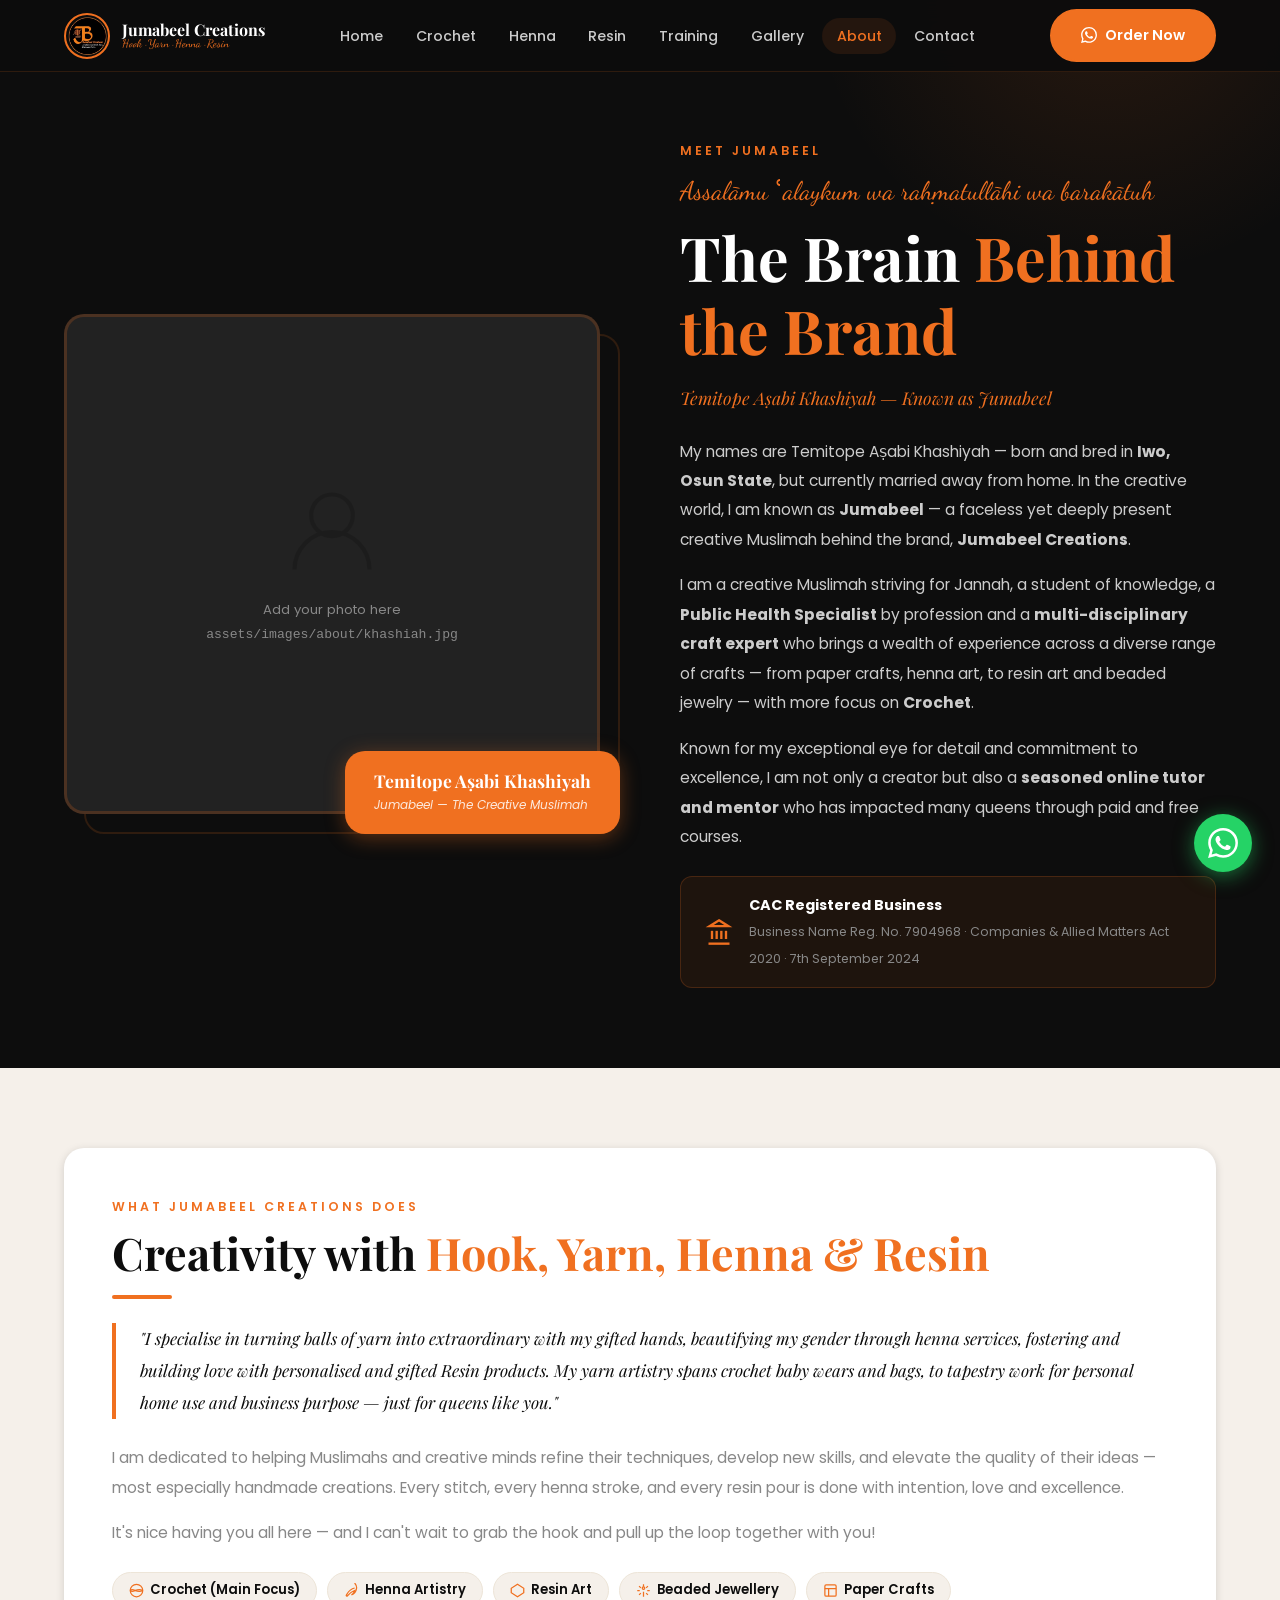
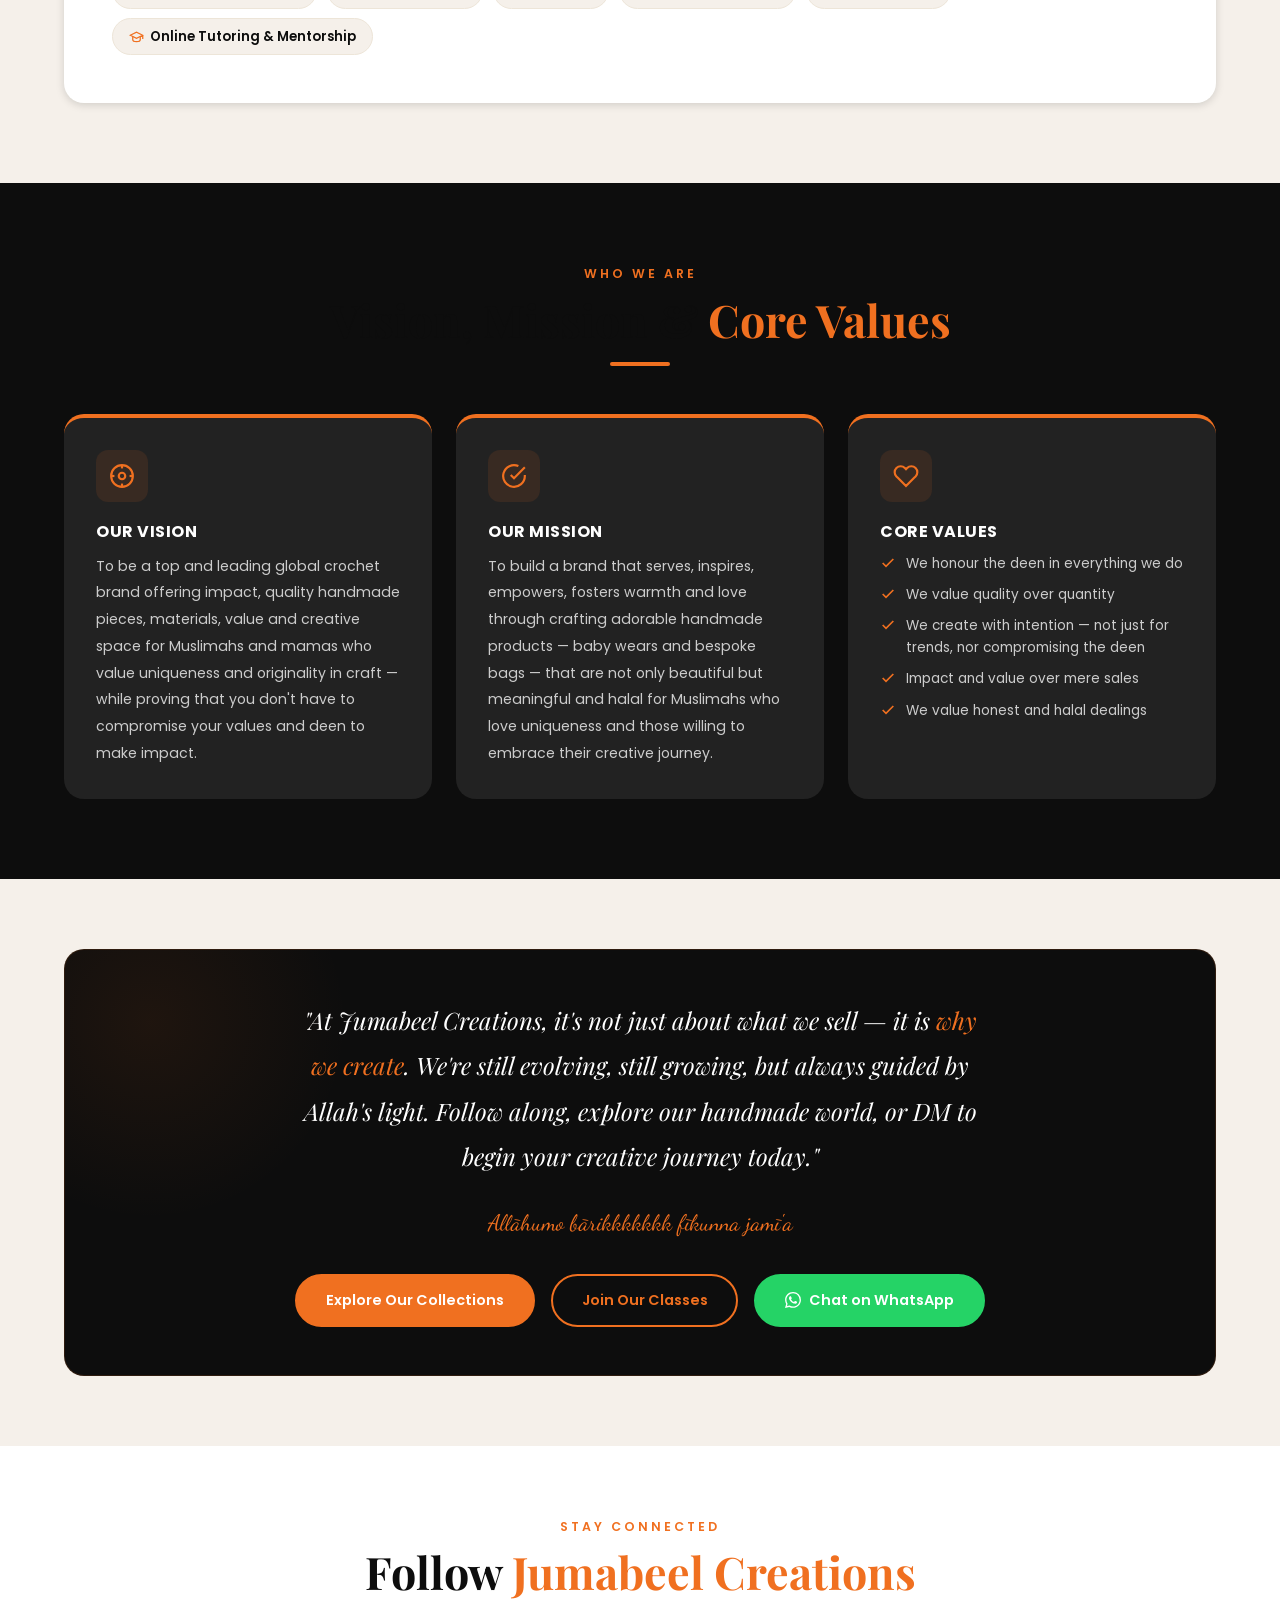
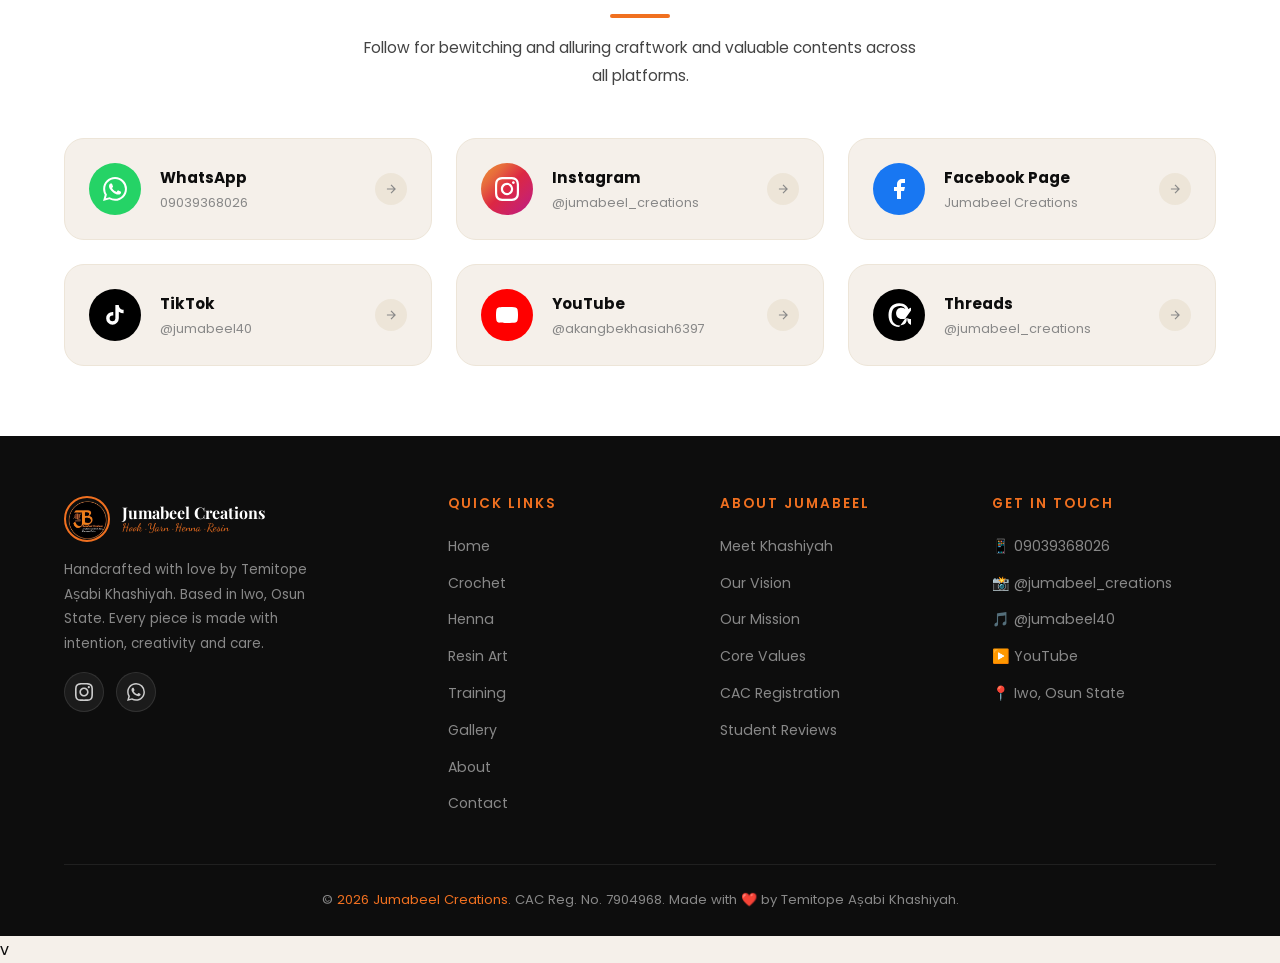
==== about.html @ dbb3e7c8 "Add new Features" ====
<!DOCTYPE html>
<html lang="en">
<head>
  <meta charset="UTF-8" />
  <meta name="viewport" content="width=device-width, initial-scale=1.0" />
  <meta name="description" content="Meet Jumabeel — Temitope Aṣabi Khashiyah, the creative Muslimah behind Jumabeel Creations. Crochet expert, henna artist, resin creator and online tutor based in Iwo, Osun State." />
  <title>About | Jumabeel Creations</title>
  <link rel="icon" type="image/png" href="assets/images/logo/logo.png" />
  <link rel="preconnect" href="https://fonts.googleapis.com" />
  <link rel="preconnect" href="https://fonts.gstatic.com" crossorigin />
  <link href="https://fonts.googleapis.com/css2?family=Playfair+Display:ital,wght@0,400;0,600;0,700;1,400&family=Poppins:wght@300;400;500;600&family=Dancing+Script:wght@600;700&display=swap" rel="stylesheet" />
  <link rel="stylesheet" href="css/style.css" />
  <link rel="stylesheet" href="css/about.css" />
</head>
<body>

  <!-- NAVBAR -->
  <nav class="navbar">
    <div class="container">
      <a href="index.html" class="nav-logo">
        <img src="assets/images/logo/logo.png" alt="Jumabeel Creations Logo" />
        <div class="nav-logo-text">
          <span class="brand-name">Jumabeel Creations</span>
          <span class="brand-tagline">Hook · Yarn · Henna · Resin</span>
        </div>
      </a>
      <ul class="nav-links">
        <li><a href="index.html">Home</a></li>
        <li><a href="crochet.html">Crochet</a></li>
        <li><a href="henna.html">Henna</a></li>
        <li><a href="resin.html">Resin</a></li>
        <li><a href="training.html">Training</a></li>
        <li><a href="gallery.html">Gallery</a></li>
        <li><a href="about.html" class="active">About</a></li>
        <li><a href="contact.html">Contact</a></li>
      </ul>
      <div class="nav-cta">
        <a href="contact.html" class="btn btn-primary">
          <svg width="16" height="16" viewBox="0 0 24 24" fill="currentColor"><path d="M17.472 14.382c-.297-.149-1.758-.867-2.03-.967-.273-.099-.471-.148-.67.15-.197.297-.767.966-.94 1.164-.173.199-.347.223-.644.075-.297-.15-1.255-.463-2.39-1.475-.883-.788-1.48-1.761-1.653-2.059-.173-.297-.018-.458.13-.606.134-.133.298-.347.446-.52.149-.174.198-.298.298-.497.099-.198.05-.371-.025-.52-.075-.149-.669-1.612-.916-2.207-.242-.579-.487-.5-.669-.51-.173-.008-.371-.01-.57-.01-.198 0-.52.074-.792.372-.272.297-1.04 1.016-1.04 2.479 0 1.462 1.065 2.875 1.213 3.074.149.198 2.096 3.2 5.077 4.487.709.306 1.262.489 1.694.625.712.227 1.36.195 1.871.118.571-.085 1.758-.719 2.006-1.413.248-.694.248-1.289.173-1.413-.074-.124-.272-.198-.57-.347m-5.421 7.403h-.004a9.87 9.87 0 01-5.031-1.378l-.361-.214-3.741.982.998-3.648-.235-.374a9.86 9.86 0 01-1.51-5.26c.001-5.45 4.436-9.884 9.888-9.884 2.64 0 5.122 1.03 6.988 2.898a9.825 9.825 0 012.893 6.994c-.003 5.45-4.437 9.884-9.885 9.884m8.413-18.297A11.815 11.815 0 0012.05 0C5.495 0 .16 5.335.157 11.892c0 2.096.547 4.142 1.588 5.945L.057 24l6.305-1.654a11.882 11.882 0 005.683 1.448h.005c6.554 0 11.89-5.335 11.893-11.893a11.821 11.821 0 00-3.48-8.413z"/></svg>
          Order Now
        </a>
      </div>
      <button class="hamburger" aria-label="Toggle menu"><span></span><span></span><span></span></button>
    </div>
  </nav>

  <div class="mobile-nav">
    <a href="index.html">Home</a>
    <a href="crochet.html">Crochet</a>
    <a href="henna.html">Henna</a>
    <a href="resin.html">Resin</a>
    <a href="training.html">Training</a>
    <a href="gallery.html">Gallery</a>
    <a href="about.html" class="active">About</a>
    <a href="contact.html">Contact</a>
    <a href="contact.html" class="btn btn-primary">Order Now</a>
  </div>

  <!-- ===================== HERO ===================== -->
  <section class="about-hero">
    <div class="container">

      <!-- Photo Side -->
      <div class="about-hero-visual" data-reveal>
        <!--
          Replace placeholder with your photo:
          <img src="assets/images/about/khashiah.jpg" alt="Temitope Aṣabi Khashiyah — Jumabeel Creations" class="about-hero-img" />
        -->
        <div class="about-hero-img-placeholder">
          <svg width="100" height="100" viewBox="0 0 24 24" fill="none" stroke="currentColor" stroke-width="1"><circle cx="12" cy="8" r="5"/><path d="M3 21a9 9 0 0118 0"/></svg>
          <p>Add your photo here<br/><code>assets/images/about/khashiah.jpg</code></p>
        </div>
        <div class="about-name-card">
          <span class="card-name">Temitope Aṣabi Khashiyah</span>
          <span class="card-role">Jumabeel — The Creative Muslimah</span>
        </div>
      </div>

      <!-- Text Side -->
      <div class="about-hero-content" data-reveal>
        <span class="section-label">Meet Jumabeel</span>
        <span class="greeting">Assalāmu ʿalaykum wa raḥmatullāhi wa barakātuh</span>
        <h1>The Brain <span>Behind the Brand</span></h1>
        <span class="full-name">Temitope Aṣabi Khashiyah — Known as Jumabeel</span>

        <p>My names are Temitope Aṣabi Khashiyah — born and bred in <strong>Iwo, Osun State</strong>, but currently married away from home. In the creative world, I am known as <strong>Jumabeel</strong> — a faceless yet deeply present creative Muslimah behind the brand, <strong>Jumabeel Creations</strong>.</p>

        <p>I am a creative Muslimah striving for Jannah, a student of knowledge, a <strong>Public Health Specialist</strong> by profession and a <strong>multi-disciplinary craft expert</strong> who brings a wealth of experience across a diverse range of crafts — from paper crafts, henna art, to resin art and beaded jewelry — with more focus on <strong>Crochet</strong>.</p>

        <p>Known for my exceptional eye for detail and commitment to excellence, I am not only a creator but also a <strong>seasoned online tutor and mentor</strong> who has impacted many queens through paid and free courses.</p>

        <div class="cac-licensed-badge">
          <svg width="28" height="28" viewBox="0 0 24 24" fill="none" stroke="#F07020" stroke-width="2"><line x1="3" y1="22" x2="21" y2="22"/><line x1="6" y1="18" x2="6" y2="11"/><line x1="10" y1="18" x2="10" y2="11"/><line x1="14" y1="18" x2="14" y2="11"/><line x1="18" y1="18" x2="18" y2="11"/><polygon points="12 2 20 7 4 7"/></svg>
          <div>
            <strong>CAC Registered Business</strong>
            <span>Business Name Reg. No. 7904968 · Companies & Allied Matters Act 2020 · 7th September 2024</span>
          </div>
        </div>
      </div>

    </div>
  </section>

  <!-- ===================== WHAT JUMABEEL DOES ===================== -->
  <section class="what-we-do">
    <div class="container">
      <div class="what-we-do-inner" data-reveal>
        <span class="section-label">What Jumabeel Creations Does</span>
        <h2>Creativity with <span>Hook, Yarn, Henna & Resin</span></h2>
        <div class="divider"></div>

        <blockquote class="brand-statement">
          "I specialise in turning balls of yarn into extraordinary with my gifted hands, beautifying my gender through henna services, fostering and building love with personalised and gifted Resin products. My yarn artistry spans crochet baby wears and bags, to tapestry work for personal home use and business purpose — just for queens like you."
        </blockquote>

        <p>I am dedicated to helping Muslimahs and creative minds refine their techniques, develop new skills, and elevate the quality of their ideas — most especially handmade creations. Every stitch, every henna stroke, and every resin pour is done with intention, love and excellence.</p>

        <p>It's nice having you all here — and I can't wait to grab the hook and pull up the loop together with you!</p>

        <div class="craft-chips">
          <span class="craft-chip">
            <svg viewBox="0 0 24 24" fill="none" stroke="currentColor" stroke-width="2"><circle cx="12" cy="12" r="10"/><path d="M2 12c5-5 10 5 20 0"/><path d="M2 12c5 5 10-5 20 0"/></svg>
            Crochet (Main Focus)
          </span>
          <span class="craft-chip">
            <svg viewBox="0 0 24 24" fill="none" stroke="currentColor" stroke-width="2"><path d="M17 8C8 10 5.9 16.17 3.82 19.34a1 1 0 001.66 1.12C8 17 10.5 14.5 17 12c-.5 2.5-2 5-5 7 3-1 7-4 8-10 .5-2.5.5-5-3-9"/></svg>
            Henna Artistry
          </span>
          <span class="craft-chip">
            <svg viewBox="0 0 24 24" fill="none" stroke="currentColor" stroke-width="2"><polygon points="12 2 22 8.5 22 15.5 12 22 2 15.5 2 8.5 12 2"/></svg>
            Resin Art
          </span>
          <span class="craft-chip">
            <svg viewBox="0 0 24 24" fill="none" stroke="currentColor" stroke-width="2"><circle cx="12" cy="8" r="2"/><path d="M12 2v4M12 14v8M4.93 4.93l2.83 2.83M16.24 16.24l2.83 2.83M2 12h4M18 12h4M4.93 19.07l2.83-2.83M16.24 7.76l2.83-2.83"/></svg>
            Beaded Jewellery
          </span>
          <span class="craft-chip">
            <svg viewBox="0 0 24 24" fill="none" stroke="currentColor" stroke-width="2"><rect x="3" y="3" width="18" height="18" rx="2"/><path d="M3 9h18M9 21V9"/></svg>
            Paper Crafts
          </span>
          <span class="craft-chip">
            <svg viewBox="0 0 24 24" fill="none" stroke="currentColor" stroke-width="2"><path d="M22 10v6M2 10l10-5 10 5-10 5z"/><path d="M6 12v5c0 2 2 3 6 3s6-1 6-3v-5"/></svg>
            Online Tutoring & Mentorship
          </span>
        </div>
      </div>
    </div>
  </section>

  <!-- ===================== VISION MISSION VALUES ===================== -->
  <section class="vmv-section">
    <div class="container">
      <div class="section-heading centered" data-reveal>
        <span class="section-label">Who We Are</span>
        <h2>Vision, Mission & <span>Core Values</span></h2>
        <div class="divider centered"></div>
      </div>

      <div class="vmv-grid">

        <!-- Vision -->
        <div class="vmv-card" data-reveal>
          <div class="vmv-card-icon">
            <svg viewBox="0 0 24 24" fill="none" stroke-width="2"><circle cx="12" cy="12" r="10"/><circle cx="12" cy="12" r="3"/><line x1="12" y1="2" x2="12" y2="5"/><line x1="12" y1="19" x2="12" y2="22"/><line x1="2" y1="12" x2="5" y2="12"/><line x1="19" y1="12" x2="22" y2="12"/></svg>
          </div>
          <h3>Our Vision</h3>
          <p>To be a top and leading global crochet brand offering impact, quality handmade pieces, materials, value and creative space for Muslimahs and mamas who value uniqueness and originality in craft — while proving that you don't have to compromise your values and deen to make impact.</p>
        </div>

        <!-- Mission -->
        <div class="vmv-card" data-reveal>
          <div class="vmv-card-icon">
            <svg viewBox="0 0 24 24" fill="none" stroke-width="2"><path d="M22 11.08V12a10 10 0 11-5.93-9.14"/><polyline points="22 4 12 14.01 9 11.01"/></svg>
          </div>
          <h3>Our Mission</h3>
          <p>To build a brand that serves, inspires, empowers, fosters warmth and love through crafting adorable handmade products — baby wears and bespoke bags — that are not only beautiful but meaningful and halal for Muslimahs who love uniqueness and those willing to embrace their creative journey.</p>
        </div>

        <!-- Core Values -->
        <div class="vmv-card" data-reveal>
          <div class="vmv-card-icon">
            <svg viewBox="0 0 24 24" fill="none" stroke-width="2"><path d="M20.84 4.61a5.5 5.5 0 00-7.78 0L12 5.67l-1.06-1.06a5.5 5.5 0 00-7.78 7.78l1.06 1.06L12 21.23l7.78-7.78 1.06-1.06a5.5 5.5 0 000-7.78z"/></svg>
          </div>
          <h3>Core Values</h3>
          <ul class="values-list">
            <li>
              <svg viewBox="0 0 24 24" fill="none" stroke-width="2.5"><polyline points="20 6 9 17 4 12"/></svg>
              We honour the deen in everything we do
            </li>
            <li>
              <svg viewBox="0 0 24 24" fill="none" stroke-width="2.5"><polyline points="20 6 9 17 4 12"/></svg>
              We value quality over quantity
            </li>
            <li>
              <svg viewBox="0 0 24 24" fill="none" stroke-width="2.5"><polyline points="20 6 9 17 4 12"/></svg>
              We create with intention — not just for trends, nor compromising the deen
            </li>
            <li>
              <svg viewBox="0 0 24 24" fill="none" stroke-width="2.5"><polyline points="20 6 9 17 4 12"/></svg>
              Impact and value over mere sales
            </li>
            <li>
              <svg viewBox="0 0 24 24" fill="none" stroke-width="2.5"><polyline points="20 6 9 17 4 12"/></svg>
              We value honest and halal dealings
            </li>
          </ul>
        </div>

      </div>
    </div>
  </section>

  <!-- ===================== CLOSING STATEMENT ===================== -->
  <section class="closing-section">
    <div class="container">
      <div class="closing-inner" data-reveal>
        <p class="closing-quote">
          "At Jumabeel Creations, it's not just about what we sell — it is <span>why we create</span>. We're still evolving, still growing, but always guided by Allah's light. Follow along, explore our handmade world, or DM to begin your creative journey today."
        </p>
        <span class="closing-dua">Allāhumo bārikkkkkkk fīkunna jamī'a</span>
        <div style="display:flex;justify-content:center;gap:1rem;flex-wrap:wrap;">
          <a href="crochet.html" class="btn btn-primary">Explore Our Collections</a>
          <a href="training.html" class="btn btn-outline">Join Our Classes</a>
          <a href="https://wa.me/2349039368026" target="_blank" class="btn btn-whatsapp">
            <svg width="16" height="16" viewBox="0 0 24 24" fill="currentColor"><path d="M17.472 14.382c-.297-.149-1.758-.867-2.03-.967-.273-.099-.471-.148-.67.15-.197.297-.767.966-.94 1.164-.173.199-.347.223-.644.075-.297-.15-1.255-.463-2.39-1.475-.883-.788-1.48-1.761-1.653-2.059-.173-.297-.018-.458.13-.606.134-.133.298-.347.446-.52.149-.174.198-.298.298-.497.099-.198.05-.371-.025-.52-.075-.149-.669-1.612-.916-2.207-.242-.579-.487-.5-.669-.51-.173-.008-.371-.01-.57-.01-.198 0-.52.074-.792.372-.272.297-1.04 1.016-1.04 2.479 0 1.462 1.065 2.875 1.213 3.074.149.198 2.096 3.2 5.077 4.487.709.306 1.262.489 1.694.625.712.227 1.36.195 1.871.118.571-.085 1.758-.719 2.006-1.413.248-.694.248-1.289.173-1.413-.074-.124-.272-.198-.57-.347m-5.421 7.403h-.004a9.87 9.87 0 01-5.031-1.378l-.361-.214-3.741.982.998-3.648-.235-.374a9.86 9.86 0 01-1.51-5.26c.001-5.45 4.436-9.884 9.888-9.884 2.64 0 5.122 1.03 6.988 2.898a9.825 9.825 0 012.893 6.994c-.003 5.45-4.437 9.884-9.885 9.884m8.413-18.297A11.815 11.815 0 0012.05 0C5.495 0 .16 5.335.157 11.892c0 2.096.547 4.142 1.588 5.945L.057 24l6.305-1.654a11.882 11.882 0 005.683 1.448h.005c6.554 0 11.89-5.335 11.893-11.893a11.821 11.821 0 00-3.48-8.413z"/></svg>
            Chat on WhatsApp
          </a>
        </div>
      </div>
    </div>
  </section>

  <!-- ===================== SOCIAL LINKS ===================== -->
  <section class="social-section">
    <div class="container">
      <div class="section-heading centered" data-reveal>
        <span class="section-label">Stay Connected</span>
        <h2>Follow <span>Jumabeel Creations</span></h2>
        <div class="divider centered"></div>
        <p>Follow for bewitching and alluring craftwork and valuable contents across all platforms.</p>
      </div>

      <div class="social-grid">

        <!-- WhatsApp -->
        <a href="https://wa.me/c/2349039368026" target="_blank" class="social-card" data-reveal>
          <div class="social-card-icon wa">
            <svg viewBox="0 0 24 24"><path d="M17.472 14.382c-.297-.149-1.758-.867-2.03-.967-.273-.099-.471-.148-.67.15-.197.297-.767.966-.94 1.164-.173.199-.347.223-.644.075-.297-.15-1.255-.463-2.39-1.475-.883-.788-1.48-1.761-1.653-2.059-.173-.297-.018-.458.13-.606.134-.133.298-.347.446-.52.149-.174.198-.298.298-.497.099-.198.05-.371-.025-.52-.075-.149-.669-1.612-.916-2.207-.242-.579-.487-.5-.669-.51-.173-.008-.371-.01-.57-.01-.198 0-.52.074-.792.372-.272.297-1.04 1.016-1.04 2.479 0 1.462 1.065 2.875 1.213 3.074.149.198 2.096 3.2 5.077 4.487.709.306 1.262.489 1.694.625.712.227 1.36.195 1.871.118.571-.085 1.758-.719 2.006-1.413.248-.694.248-1.289.173-1.413-.074-.124-.272-.198-.57-.347m-5.421 7.403h-.004a9.87 9.87 0 01-5.031-1.378l-.361-.214-3.741.982.998-3.648-.235-.374a9.86 9.86 0 01-1.51-5.26c.001-5.45 4.436-9.884 9.888-9.884 2.64 0 5.122 1.03 6.988 2.898a9.825 9.825 0 012.893 6.994c-.003 5.45-4.437 9.884-9.885 9.884m8.413-18.297A11.815 11.815 0 0012.05 0C5.495 0 .16 5.335.157 11.892c0 2.096.547 4.142 1.588 5.945L.057 24l6.305-1.654a11.882 11.882 0 005.683 1.448h.005c6.554 0 11.89-5.335 11.893-11.893a11.821 11.821 0 00-3.48-8.413z"/></svg>
          </div>
          <div class="social-card-info">
            <span class="platform">WhatsApp</span>
            <span class="handle">09039368026</span>
          </div>
          <div class="social-card-arrow"><svg viewBox="0 0 24 24" fill="none" stroke-width="2"><path d="M5 12h14M12 5l7 7-7 7"/></svg></div>
        </a>

        <!-- Instagram -->
        <a href="https://www.instagram.com/jumabeel_creations" target="_blank" class="social-card" data-reveal>
          <div class="social-card-icon ig">
            <svg viewBox="0 0 24 24"><path d="M12 2.163c3.204 0 3.584.012 4.85.07 3.252.148 4.771 1.691 4.919 4.919.058 1.265.069 1.645.069 4.849 0 3.205-.012 3.584-.069 4.849-.149 3.225-1.664 4.771-4.919 4.919-1.266.058-1.644.07-4.85.07-3.204 0-3.584-.012-4.849-.07-3.26-.149-4.771-1.699-4.919-4.92-.058-1.265-.07-1.644-.07-4.849 0-3.204.013-3.583.07-4.849.149-3.227 1.664-4.771 4.919-4.919 1.266-.057 1.645-.069 4.849-.069zm0-2.163c-3.259 0-3.667.014-4.947.072-4.358.2-6.78 2.618-6.98 6.98-.059 1.281-.073 1.689-.073 4.948 0 3.259.014 3.668.072 4.948.2 4.358 2.618 6.78 6.98 6.98 1.281.058 1.689.072 4.948.072 3.259 0 3.668-.014 4.948-.072 4.354-.2 6.782-2.618 6.979-6.98.059-1.28.073-1.689.073-4.948 0-3.259-.014-3.667-.072-4.947-.196-4.354-2.617-6.78-6.979-6.98-1.281-.059-1.69-.073-4.949-.073zm0 5.838c-3.403 0-6.162 2.759-6.162 6.162s2.759 6.163 6.162 6.163 6.162-2.759 6.162-6.163c0-3.403-2.759-6.162-6.162-6.162zm0 10.162c-2.209 0-4-1.79-4-4 0-2.209 1.791-4 4-4s4 1.791 4 4c0 2.21-1.791 4-4 4zm6.406-11.845c-.796 0-1.441.645-1.441 1.44s.645 1.44 1.441 1.44c.795 0 1.439-.645 1.439-1.44s-.644-1.44-1.439-1.44z"/></svg>
          </div>
          <div class="social-card-info">
            <span class="platform">Instagram</span>
            <span class="handle">@jumabeel_creations</span>
          </div>
          <div class="social-card-arrow"><svg viewBox="0 0 24 24" fill="none" stroke-width="2"><path d="M5 12h14M12 5l7 7-7 7"/></svg></div>
        </a>

        <!-- Facebook -->
        <a href="https://www.facebook.com/profile.php?id=100087948627695" target="_blank" class="social-card" data-reveal>
          <div class="social-card-icon fb">
            <svg viewBox="0 0 24 24"><path d="M18 2h-3a5 5 0 00-5 5v3H7v4h3v8h4v-8h3l1-4h-4V7a1 1 0 011-1h3z"/></svg>
          </div>
          <div class="social-card-info">
            <span class="platform">Facebook Page</span>
            <span class="handle">Jumabeel Creations</span>
          </div>
          <div class="social-card-arrow"><svg viewBox="0 0 24 24" fill="none" stroke-width="2"><path d="M5 12h14M12 5l7 7-7 7"/></svg></div>
        </a>

        <!-- TikTok -->
        <a href="https://www.tiktok.com/@jumabeel40" target="_blank" class="social-card" data-reveal>
          <div class="social-card-icon tk">
            <svg viewBox="0 0 24 24"><path d="M19.59 6.69a4.83 4.83 0 01-3.77-4.25V2h-3.45v13.67a2.89 2.89 0 01-2.88 2.5 2.89 2.89 0 01-2.89-2.89 2.89 2.89 0 012.89-2.89c.28 0 .54.04.79.1V9.01a6.33 6.33 0 00-.79-.05 6.34 6.34 0 00-6.34 6.34 6.34 6.34 0 006.34 6.34 6.34 6.34 0 006.33-6.34V8.75a8.15 8.15 0 004.78 1.53V6.83a4.85 4.85 0 01-1.01-.14z"/></svg>
          </div>
          <div class="social-card-info">
            <span class="platform">TikTok</span>
            <span class="handle">@jumabeel40</span>
          </div>
          <div class="social-card-arrow"><svg viewBox="0 0 24 24" fill="none" stroke-width="2"><path d="M5 12h14M12 5l7 7-7 7"/></svg></div>
        </a>

        <!-- YouTube -->
        <a href="https://youtube.com/@akangbekhasiah6397" target="_blank" class="social-card" data-reveal>
          <div class="social-card-icon yt">
            <svg viewBox="0 0 24 24"><path d="M22.54 6.42a2.78 2.78 0 00-1.95-1.96C18.88 4 12 4 12 4s-6.88 0-8.59.46a2.78 2.78 0 00-1.95 1.96A29 29 0 001 12a29 29 0 00.46 5.58A2.78 2.78 0 003.41 19.6C5.12 20 12 20 12 20s6.88 0 8.59-.46a2.78 2.78 0 001.95-1.95A29 29 0 0023 12a29 29 0 00-.46-5.58z"/><polygon points="9.75 15.02 15.5 12 9.75 8.98 9.75 15.02" fill="white" stroke="none"/></svg>
          </div>
          <div class="social-card-info">
            <span class="platform">YouTube</span>
            <span class="handle">@akangbekhasiah6397</span>
          </div>
          <div class="social-card-arrow"><svg viewBox="0 0 24 24" fill="none" stroke-width="2"><path d="M5 12h14M12 5l7 7-7 7"/></svg></div>
        </a>

        <!-- Threads -->
        <a href="https://www.threads.net/@jumabeel_creations" target="_blank" class="social-card" data-reveal>
          <div class="social-card-icon th">
            <svg viewBox="0 0 24 24"><path d="M12.186 24h-.007c-3.581-.024-6.334-1.205-8.184-3.509C2.35 18.44 1.5 15.586 1.5 12.068c0-3.52.85-6.374 2.495-8.423C5.845 1.341 8.598.16 12.18.136h.014c2.746.018 5.026.784 6.775 2.279 1.695 1.448 2.708 3.466 3.013 5.998l-2.838.327c-.217-1.852-.87-3.288-1.94-4.268-1.044-.955-2.528-1.454-4.412-1.484-2.703.018-4.776.893-6.16 2.6-1.337 1.65-2.015 4.04-2.015 7.1 0 3.062.678 5.452 2.015 7.102 1.384 1.707 3.457 2.582 6.16 2.6 1.553-.014 2.88-.284 3.943-.803.978-.476 1.73-1.174 2.236-2.076.588-1.04.886-2.383.886-3.993 0-.183-.005-.363-.014-.539-.302.16-.618.305-.948.429-1.11.42-2.276.633-3.466.633-.058 0-.116-.001-.173-.003-2.54-.07-4.482-1.095-5.469-2.885-.57-1.04-.799-2.281-.679-3.688.11-1.295.59-2.387 1.43-3.245.936-.957 2.286-1.476 3.9-1.5.04 0 .079-.001.118-.001 1.302 0 2.467.31 3.462.921.832.516 1.502 1.262 1.987 2.218l.01.018.01-.018.01.018-.01-.018c.485-.956 1.155-1.702 1.987-2.218.995-.611 2.16-.921 3.462-.921.039 0 .078.001.118.001 1.614.024 2.964.543 3.9 1.5.84.858 1.32 1.95 1.43 3.245.12 1.407-.109 2.648-.679 3.688-.987 1.79-2.929 2.815-5.469 2.885-.057.002-.115.003-.173.003-1.19 0-2.356-.213-3.466-.633-.33-.124-.646-.269-.948-.429-.009.176-.014.356-.014.539 0 1.61.298 2.953.886 3.993.506.902 1.258 1.6 2.236 2.076 1.063.519 2.39.789 3.943.803 2.703-.018 4.776-.893 6.16-2.6 1.337-1.65 2.015-4.04 2.015-7.102 0-3.062-.678-5.452-2.015-7.1-1.384-1.707-3.457-2.582-6.16-2.6z" fill="white"/></svg>
          </div>
          <div class="social-card-info">
            <span class="platform">Threads</span>
            <span class="handle">@jumabeel_creations</span>
          </div>
          <div class="social-card-arrow"><svg viewBox="0 0 24 24" fill="none" stroke-width="2"><path d="M5 12h14M12 5l7 7-7 7"/></svg></div>
        </a>

      </div>
    </div>
  </section>

  <!-- FOOTER -->
  <footer class="footer">
    <div class="container">
      <div class="footer-grid">
        <div class="footer-brand">
          <a href="index.html" class="nav-logo">
            <img src="assets/images/logo/logo.png" alt="Jumabeel Creations" />
            <div class="nav-logo-text">
              <span class="brand-name">Jumabeel Creations</span>
              <span class="brand-tagline">Hook · Yarn · Henna · Resin</span>
            </div>
          </a>
          <p>Handcrafted with love by Temitope Aṣabi Khashiyah. Based in Iwo, Osun State. Every piece is made with intention, creativity and care.</p>
          <div class="footer-social" style="margin-top:1rem;">
            <a href="https://instagram.com/jumabeel_creations" class="social-icon" target="_blank" title="Instagram">
              <svg width="18" height="18" viewBox="0 0 24 24" fill="currentColor"><path d="M12 2.163c3.204 0 3.584.012 4.85.07 3.252.148 4.771 1.691 4.919 4.919.058 1.265.069 1.645.069 4.849 0 3.205-.012 3.584-.069 4.849-.149 3.225-1.664 4.771-4.919 4.919-1.266.058-1.644.07-4.85.07-3.204 0-3.584-.012-4.849-.07-3.26-.149-4.771-1.699-4.919-4.92-.058-1.265-.07-1.644-.07-4.849 0-3.204.013-3.583.07-4.849.149-3.227 1.664-4.771 4.919-4.919 1.266-.057 1.645-.069 4.849-.069zm0-2.163c-3.259 0-3.667.014-4.947.072-4.358.2-6.78 2.618-6.98 6.98-.059 1.281-.073 1.689-.073 4.948 0 3.259.014 3.668.072 4.948.2 4.358 2.618 6.78 6.98 6.98 1.281.058 1.689.072 4.948.072 3.259 0 3.668-.014 4.948-.072 4.354-.2 6.782-2.618 6.979-6.98.059-1.28.073-1.689.073-4.948 0-3.259-.014-3.667-.072-4.947-.196-4.354-2.617-6.78-6.979-6.98-1.281-.059-1.69-.073-4.949-.073zm0 5.838c-3.403 0-6.162 2.759-6.162 6.162s2.759 6.163 6.162 6.163 6.162-2.759 6.162-6.163c0-3.403-2.759-6.162-6.162-6.162zm0 10.162c-2.209 0-4-1.79-4-4 0-2.209 1.791-4 4-4s4 1.791 4 4c0 2.21-1.791 4-4 4zm6.406-11.845c-.796 0-1.441.645-1.441 1.44s.645 1.44 1.441 1.44c.795 0 1.439-.645 1.439-1.44s-.644-1.44-1.439-1.44z"/></svg>
            </a>
            <a href="https://wa.me/2349039368026" class="social-icon" target="_blank" title="WhatsApp">
              <svg width="18" height="18" viewBox="0 0 24 24" fill="currentColor"><path d="M17.472 14.382c-.297-.149-1.758-.867-2.03-.967-.273-.099-.471-.148-.67.15-.197.297-.767.966-.94 1.164-.173.199-.347.223-.644.075-.297-.15-1.255-.463-2.39-1.475-.883-.788-1.48-1.761-1.653-2.059-.173-.297-.018-.458.13-.606.134-.133.298-.347.446-.52.149-.174.198-.298.298-.497.099-.198.05-.371-.025-.52-.075-.149-.669-1.612-.916-2.207-.242-.579-.487-.5-.669-.51-.173-.008-.371-.01-.57-.01-.198 0-.52.074-.792.372-.272.297-1.04 1.016-1.04 2.479 0 1.462 1.065 2.875 1.213 3.074.149.198 2.096 3.2 5.077 4.487.709.306 1.262.489 1.694.625.712.227 1.36.195 1.871.118.571-.085 1.758-.719 2.006-1.413.248-.694.248-1.289.173-1.413-.074-.124-.272-.198-.57-.347m-5.421 7.403h-.004a9.87 9.87 0 01-5.031-1.378l-.361-.214-3.741.982.998-3.648-.235-.374a9.86 9.86 0 01-1.51-5.26c.001-5.45 4.436-9.884 9.888-9.884 2.64 0 5.122 1.03 6.988 2.898a9.825 9.825 0 012.893 6.994c-.003 5.45-4.437 9.884-9.885 9.884m8.413-18.297A11.815 11.815 0 0012.05 0C5.495 0 .16 5.335.157 11.892c0 2.096.547 4.142 1.588 5.945L.057 24l6.305-1.654a11.882 11.882 0 005.683 1.448h.005c6.554 0 11.89-5.335 11.893-11.893a11.821 11.821 0 00-3.48-8.413z"/></svg>
            </a>
          </div>
        </div>
        <div class="footer-col">
          <h4>Quick Links</h4>
          <ul>
            <li><a href="index.html">Home</a></li>
            <li><a href="crochet.html">Crochet</a></li>
            <li><a href="henna.html">Henna</a></li>
            <li><a href="resin.html">Resin Art</a></li>
            <li><a href="training.html">Training</a></li>
            <li><a href="gallery.html">Gallery</a></li>
            <li><a href="about.html">About</a></li>
            <li><a href="contact.html">Contact</a></li>
          </ul>
        </div>
        <div class="footer-col">
          <h4>About Jumabeel</h4>
          <ul>
            <li><a href="about.html">Meet Khashiyah</a></li>
            <li><a href="about.html">Our Vision</a></li>
            <li><a href="about.html">Our Mission</a></li>
            <li><a href="about.html">Core Values</a></li>
            <li><a href="about.html">CAC Registration</a></li>
            <li><a href="training.html">Student Reviews</a></li>
          </ul>
        </div>
        <div class="footer-col">
          <h4>Get In Touch</h4>
          <ul>
            <li><a href="https://wa.me/2349039368026" target="_blank">📱 09039368026</a></li>
            <li><a href="https://instagram.com/jumabeel_creations" target="_blank">📸 @jumabeel_creations</a></li>
            <li><a href="https://www.tiktok.com/@jumabeel40" target="_blank">🎵 @jumabeel40</a></li>
            <li><a href="https://youtube.com/@akangbekhasiah6397" target="_blank">▶️ YouTube</a></li>
            <li><a href="#">📍 Iwo, Osun State</a></li>
          </ul>
        </div>
      </div>
      <div class="footer-bottom">
        &copy; <span class="footer-year"></span> <span>Jumabeel Creations</span>. CAC Reg. No. 7904968. Made with ❤️ by Temitope Aṣabi Khashiyah.
      </div>
    </div>
  </footer>

  <div class="whatsapp-float" title="Chat with us on WhatsApp">
    <svg viewBox="0 0 24 24"><path d="M17.472 14.382c-.297-.149-1.758-.867-2.03-.967-.273-.099-.471-.148-.67.15-.197.297-.767.966-.94 1.164-.173.199-.347.223-.644.075-.297-.15-1.255-.463-2.39-1.475-.883-.788-1.48-1.761-1.653-2.059-.173-.297-.018-.458.13-.606.134-.133.298-.347.446-.52.149-.174.198-.298.298-.497.099-.198.05-.371-.025-.52-.075-.149-.669-1.612-.916-2.207-.242-.579-.487-.5-.669-.51-.173-.008-.371-.01-.57-.01-.198 0-.52.074-.792.372-.272.297-1.04 1.016-1.04 2.479 0 1.462 1.065 2.875 1.213 3.074.149.198 2.096 3.2 5.077 4.487.709.306 1.262.489 1.694.625.712.227 1.36.195 1.871.118.571-.085 1.758-.719 2.006-1.413.248-.694.248-1.289.173-1.413-.074-.124-.272-.198-.57-.347m-5.421 7.403h-.004a9.87 9.87 0 01-5.031-1.378l-.361-.214-3.741.982.998-3.648-.235-.374a9.86 9.86 0 01-1.51-5.26c.001-5.45 4.436-9.884 9.888-9.884 2.64 0 5.122 1.03 6.988 2.898a9.825 9.825 0 012.893 6.994c-.003 5.45-4.437 9.884-9.885 9.884m8.413-18.297A11.815 11.815 0 0012.05 0C5.495 0 .16 5.335.157 11.892c0 2.096.547 4.142 1.588 5.945L.057 24l6.305-1.654a11.882 11.882 0 005.683 1.448h.005c6.554 0 11.89-5.335 11.893-11.893a11.821 11.821 0 00-3.48-8.413z"/></svg>
  </div>
  <button class="scroll-top" title="Back to top">&#8679;</button>

  <script src="js/main.js"></script>
</body>
</html>v
---- css/style.css ----
/* ============================================
   JUMABEEL CREATIONS — Global Stylesheet
   style.css
   Colors: Orange #F07020 | Black #0D0D0D | White #FFFFFF | Cream #F5F0EA
   Fonts: Playfair Display | Poppins | Dancing Script
============================================ */

/* ---------- Google Fonts Import ---------- */
@import url('https://fonts.googleapis.com/css2?family=Playfair+Display:ital,wght@0,400;0,600;0,700;1,400&family=Poppins:wght@300;400;500;600&family=Dancing+Script:wght@600;700&display=swap');

/* ---------- CSS Variables (Brand Tokens) ---------- */
:root {
  --orange:       #F07020;
  --orange-dark:  #C85A10;
  --orange-light: #FF9050;
  --black:        #0D0D0D;
  --black-soft:   #1A1A1A;
  --black-card:   #222222;
  --white:        #FFFFFF;
  --cream:        #F5F0EA;
  --cream-dark:   #EDE5D8;
  --gray:         #888888;
  --gray-light:   #CCCCCC;

  --font-heading:  'Playfair Display', Georgia, serif;
  --font-body:     'Poppins', sans-serif;
  --font-accent:   'Dancing Script', cursive;

  --radius:        12px;
  --radius-lg:     20px;
  --radius-full:   999px;

  --shadow-sm:     0 2px 8px rgba(0,0,0,0.15);
  --shadow-md:     0 6px 24px rgba(0,0,0,0.25);
  --shadow-orange: 0 4px 20px rgba(240,112,32,0.35);

  --transition:    all 0.3s ease;
  --nav-height:    72px;
}

/* ---------- Reset & Base ---------- */
*, *::before, *::after {
  margin: 0;
  padding: 0;
  box-sizing: border-box;
}

html {
  scroll-behavior: smooth;
  font-size: 16px;
}

body {
  font-family: var(--font-body);
  background-color: var(--cream);
  color: var(--black);
  line-height: 1.7;
  overflow-x: hidden;
}

img {
  max-width: 100%;
  display: block;
}

a {
  text-decoration: none;
  color: inherit;
  transition: var(--transition);
}

ul { list-style: none; }

/* ---------- Typography ---------- */
h1, h2, h3, h4 {
  font-family: var(--font-heading);
  line-height: 1.2;
  color: var(--black);
}

h1 { font-size: clamp(2.2rem, 5vw, 3.8rem); }
h2 { font-size: clamp(1.8rem, 3.5vw, 2.8rem); }
h3 { font-size: clamp(1.2rem, 2.5vw, 1.6rem); }
h4 { font-size: 1.1rem; }

p {
  font-size: 0.97rem;
  color: #444;
  line-height: 1.8;
}

.accent-text {
  font-family: var(--font-accent);
  color: var(--orange);
}

.section-label {
  font-family: var(--font-body);
  font-size: 0.78rem;
  font-weight: 600;
  letter-spacing: 3px;
  text-transform: uppercase;
  color: var(--orange);
  margin-bottom: 0.5rem;
  display: block;
}

/* ---------- Layout Utilities ---------- */
.container {
  width: 90%;
  max-width: 1200px;
  margin: 0 auto;
}

.section {
  padding: 90px 0;
}

.section-dark {
  background-color: var(--black);
  color: var(--white);
}

.section-dark h2,
.section-dark h3,
.section-dark p {
  color: var(--white);
}

.section-dark p {
  color: var(--gray-light);
}

.section-cream {
  background-color: var(--cream);
}

.section-white {
  background-color: var(--white);
}

.text-center { text-align: center; }
.text-orange { color: var(--orange); }

.grid-2 {
  display: grid;
  grid-template-columns: repeat(2, 1fr);
  gap: 2rem;
}

.grid-3 {
  display: grid;
  grid-template-columns: repeat(3, 1fr);
  gap: 2rem;
}

.grid-4 {
  display: grid;
  grid-template-columns: repeat(4, 1fr);
  gap: 1.5rem;
}

.flex {
  display: flex;
  align-items: center;
}

.flex-between {
  display: flex;
  align-items: center;
  justify-content: space-between;
}

.gap-1 { gap: 1rem; }
.gap-2 { gap: 2rem; }

/* ---------- Buttons ---------- */
.btn {
  display: inline-flex;
  align-items: center;
  gap: 0.5rem;
  padding: 0.75rem 1.8rem;
  border-radius: var(--radius-full);
  font-family: var(--font-body);
  font-size: 0.9rem;
  font-weight: 600;
  cursor: pointer;
  border: 2px solid transparent;
  transition: var(--transition);
  white-space: nowrap;
}

.btn-primary {
  background-color: var(--orange);
  color: var(--white);
  border-color: var(--orange);
}

.btn-primary:hover {
  background-color: var(--orange-dark);
  border-color: var(--orange-dark);
  box-shadow: var(--shadow-orange);
  transform: translateY(-2px);
}

.btn-outline {
  background-color: transparent;
  color: var(--orange);
  border-color: var(--orange);
}

.btn-outline:hover {
  background-color: var(--orange);
  color: var(--white);
  transform: translateY(-2px);
}

.btn-white {
  background-color: var(--white);
  color: var(--black);
  border-color: var(--white);
}

.btn-white:hover {
  background-color: var(--orange);
  color: var(--white);
  border-color: var(--orange);
  transform: translateY(-2px);
}

.btn-whatsapp {
  background-color: #25D366;
  color: var(--white);
  border-color: #25D366;
}

.btn-whatsapp:hover {
  background-color: #1ebe5d;
  transform: translateY(-2px);
  box-shadow: 0 4px 16px rgba(37,211,102,0.4);
}

/* ---------- Section Heading Block ---------- */
.section-heading {
  margin-bottom: 3rem;
}

.section-heading.centered {
  text-align: center;
}

.section-heading h2 span {
  color: var(--orange);
}

.section-heading p {
  margin-top: 0.75rem;
  max-width: 560px;
}

.section-heading.centered p {
  margin: 0.75rem auto 0;
}

/* ---------- Divider ---------- */
.divider {
  width: 60px;
  height: 4px;
  background: var(--orange);
  border-radius: var(--radius-full);
  margin: 1rem 0;
}

.divider.centered {
  margin: 1rem auto;
}

/* ---------- Cards ---------- */
.card {
  background: var(--white);
  border-radius: var(--radius-lg);
  overflow: hidden;
  box-shadow: var(--shadow-sm);
  transition: var(--transition);
}

.card:hover {
  transform: translateY(-6px);
  box-shadow: var(--shadow-md);
}

.card-dark {
  background: var(--black-card);
  color: var(--white);
}

.card-img {
  width: 100%;
  height: 260px;
  object-fit: cover;
  transition: var(--transition);
}

.card:hover .card-img {
  transform: scale(1.04);
}

.card-img-wrap {
  overflow: hidden;
}

.card-body {
  padding: 1.25rem 1.5rem 1.5rem;
}

.card-body h3 {
  margin-bottom: 0.4rem;
  font-size: 1.1rem;
}

.card-body p {
  font-size: 0.85rem;
  color: var(--gray);
  margin-bottom: 1rem;
}

.card-price {
  font-family: var(--font-body);
  font-weight: 700;
  color: var(--orange);
  font-size: 1rem;
  margin-bottom: 1rem;
  display: block;
}

/* ---------- NAVBAR ---------- */
.navbar {
  position: fixed;
  top: 0;
  left: 0;
  right: 0;
  z-index: 1000;
  height: var(--nav-height);
  background: rgba(13, 13, 13, 0.96);
  backdrop-filter: blur(12px);
  -webkit-backdrop-filter: blur(12px);
  border-bottom: 1px solid rgba(240,112,32,0.15);
  transition: var(--transition);
}

.navbar .container {
  height: 100%;
  display: flex;
  align-items: center;
  justify-content: space-between;
}

.nav-logo {
  display: flex;
  align-items: center;
  gap: 0.75rem;
}

.nav-logo img {
  height: 46px;
  width: 46px;
  border-radius: 50%;
  object-fit: cover;
  border: 2px solid var(--orange);
}

.nav-logo-text {
  display: flex;
  flex-direction: column;
  line-height: 1.1;
}

.nav-logo-text .brand-name {
  font-family: var(--font-heading);
  font-size: 1rem;
  font-weight: 700;
  color: var(--white);
}

.nav-logo-text .brand-tagline {
  font-family: var(--font-accent);
  font-size: 0.7rem;
  color: var(--orange);
}

.nav-links {
  display: flex;
  align-items: center;
  gap: 0.25rem;
}

.nav-links a {
  color: var(--gray-light);
  font-size: 0.88rem;
  font-weight: 500;
  padding: 0.5rem 0.9rem;
  border-radius: var(--radius-full);
  transition: var(--transition);
  position: relative;
}

.nav-links a:hover,
.nav-links a.active {
  color: var(--orange);
  background: rgba(240,112,32,0.1);
}

.nav-cta {
  display: flex;
  align-items: center;
  gap: 0.75rem;
}

/* Hamburger */
.hamburger {
  display: none;
  flex-direction: column;
  justify-content: center;
  gap: 5px;
  cursor: pointer;
  padding: 8px;
  border: none;
  background: none;
}

.hamburger span {
  display: block;
  width: 24px;
  height: 2px;
  background: var(--white);
  border-radius: 2px;
  transition: var(--transition);
}

.hamburger.open span:nth-child(1) {
  transform: translateY(7px) rotate(45deg);
}
.hamburger.open span:nth-child(2) {
  opacity: 0;
}
.hamburger.open span:nth-child(3) {
  transform: translateY(-7px) rotate(-45deg);
}

/* Mobile Nav */
.mobile-nav {
  display: none;
  position: fixed;
  top: var(--nav-height);
  left: 0;
  right: 0;
  background: var(--black);
  border-bottom: 2px solid var(--orange);
  padding: 1.5rem;
  z-index: 999;
  flex-direction: column;
  gap: 0.5rem;
  animation: slideDown 0.3s ease;
}

.mobile-nav.open {
  display: flex;
}

.mobile-nav a {
  color: var(--gray-light);
  font-size: 1rem;
  font-weight: 500;
  padding: 0.75rem 1rem;
  border-radius: var(--radius);
  transition: var(--transition);
}

.mobile-nav a:hover,
.mobile-nav a.active {
  color: var(--orange);
  background: rgba(240,112,32,0.1);
}

.mobile-nav .btn {
  margin-top: 0.5rem;
  justify-content: center;
  width: 100%;
}

@keyframes slideDown {
  from { opacity: 0; transform: translateY(-10px); }
  to   { opacity: 1; transform: translateY(0); }
}

/* ---------- FOOTER ---------- */
.footer {
  background-color: var(--black);
  color: var(--gray-light);
  padding: 60px 0 0;
}

.footer-grid {
  display: grid;
  grid-template-columns: 1.5fr 1fr 1fr 1fr;
  gap: 3rem;
  padding-bottom: 3rem;
  border-bottom: 1px solid rgba(255,255,255,0.08);
}

.footer-brand .nav-logo {
  margin-bottom: 1rem;
}

.footer-brand p {
  font-size: 0.85rem;
  color: var(--gray);
  line-height: 1.8;
  max-width: 260px;
}

.footer-col h4 {
  font-family: var(--font-body);
  font-size: 0.85rem;
  font-weight: 600;
  letter-spacing: 2px;
  text-transform: uppercase;
  color: var(--orange);
  margin-bottom: 1.2rem;
}

.footer-col ul {
  display: flex;
  flex-direction: column;
  gap: 0.6rem;
}

.footer-col ul a {
  color: var(--gray);
  font-size: 0.88rem;
  transition: var(--transition);
}

.footer-col ul a:hover {
  color: var(--orange);
  padding-left: 4px;
}

.footer-social {
  display: flex;
  gap: 0.75rem;
  margin-top: 0.5rem;
}

.social-icon {
  width: 40px;
  height: 40px;
  border-radius: 50%;
  background: rgba(255,255,255,0.06);
  border: 1px solid rgba(255,255,255,0.1);
  display: flex;
  align-items: center;
  justify-content: center;
  font-size: 1rem;
  color: var(--gray-light);
  transition: var(--transition);
  cursor: pointer;
}

.social-icon:hover {
  background: var(--orange);
  border-color: var(--orange);
  color: var(--white);
  transform: translateY(-3px);
}

.footer-bottom {
  padding: 1.5rem 0;
  text-align: center;
  font-size: 0.82rem;
  color: var(--gray);
}

.footer-bottom span {
  color: var(--orange);
}

/* ---------- Page Hero (reused across pages) ---------- */
.page-hero {
  background: var(--black);
  padding: 140px 0 80px;
  text-align: center;
  position: relative;
  overflow: hidden;
}

.page-hero::before {
  content: '';
  position: absolute;
  top: -40%;
  left: -10%;
  width: 500px;
  height: 500px;
  background: radial-gradient(circle, rgba(240,112,32,0.12) 0%, transparent 70%);
  pointer-events: none;
}

.page-hero::after {
  content: '';
  position: absolute;
  bottom: -20%;
  right: -5%;
  width: 350px;
  height: 350px;
  background: radial-gradient(circle, rgba(240,112,32,0.08) 0%, transparent 70%);
  pointer-events: none;
}

.page-hero h1 {
  color: var(--white);
}

.page-hero h1 span {
  color: var(--orange);
}

.page-hero p {
  color: var(--gray-light);
  max-width: 520px;
  margin: 1rem auto 0;
}

/* ---------- Floating WhatsApp Button ---------- */
.whatsapp-float {
  position: fixed;
  bottom: 28px;
  right: 28px;
  z-index: 998;
  width: 58px;
  height: 58px;
  background: #25D366;
  border-radius: 50%;
  display: flex;
  align-items: center;
  justify-content: center;
  box-shadow: 0 4px 20px rgba(37,211,102,0.5);
  cursor: pointer;
  transition: var(--transition);
  animation: pulse-green 2.5s infinite;
}

.whatsapp-float:hover {
  transform: scale(1.1);
  box-shadow: 0 6px 28px rgba(37,211,102,0.65);
}

.whatsapp-float svg {
  width: 30px;
  height: 30px;
  fill: white;
}

@keyframes pulse-green {
  0%, 100% { box-shadow: 0 4px 20px rgba(37,211,102,0.5); }
  50%       { box-shadow: 0 4px 32px rgba(37,211,102,0.8); }
}

/* ---------- Scroll to Top ---------- */
.scroll-top {
  position: fixed;
  bottom: 28px;
  left: 28px;
  z-index: 998;
  width: 44px;
  height: 44px;
  background: var(--orange);
  border-radius: 50%;
  display: none;
  align-items: center;
  justify-content: center;
  cursor: pointer;
  transition: var(--transition);
  box-shadow: var(--shadow-orange);
  border: none;
  color: white;
  font-size: 1.2rem;
}

.scroll-top.visible {
  display: flex;
}

.scroll-top:hover {
  background: var(--orange-dark);
  transform: translateY(-3px);
}

/* ---------- Badge ---------- */
.badge {
  display: inline-block;
  padding: 0.25rem 0.8rem;
  border-radius: var(--radius-full);
  font-size: 0.72rem;
  font-weight: 600;
  letter-spacing: 1px;
  text-transform: uppercase;
}

.badge-orange {
  background: rgba(240,112,32,0.15);
  color: var(--orange);
}

.badge-black {
  background: var(--black);
  color: var(--white);
}

/* ---------- Filter Tabs ---------- */
.filter-tabs {
  display: flex;
  flex-wrap: wrap;
  gap: 0.6rem;
  margin-bottom: 2.5rem;
  justify-content: center;
}

.filter-tab {
  padding: 0.5rem 1.4rem;
  border-radius: var(--radius-full);
  border: 2px solid var(--gray-light);
  background: transparent;
  font-family: var(--font-body);
  font-size: 0.85rem;
  font-weight: 500;
  color: var(--gray);
  cursor: pointer;
  transition: var(--transition);
}

.filter-tab:hover,
.filter-tab.active {
  border-color: var(--orange);
  background: var(--orange);
  color: var(--white);
}

/* ---------- Testimonial Card ---------- */
.testimonial-card {
  background: var(--white);
  border-radius: var(--radius-lg);
  padding: 2rem;
  box-shadow: var(--shadow-sm);
  position: relative;
  border-left: 4px solid var(--orange);
}

.testimonial-card::before {
  content: '"';
  font-family: var(--font-heading);
  font-size: 5rem;
  color: var(--orange);
  opacity: 0.15;
  position: absolute;
  top: -10px;
  left: 16px;
  line-height: 1;
}

.testimonial-card p {
  font-style: italic;
  color: #555;
  margin-bottom: 1.2rem;
  line-height: 1.8;
}

.testimonial-author {
  display: flex;
  align-items: center;
  gap: 0.75rem;
}

.testimonial-author .avatar {
  width: 44px;
  height: 44px;
  border-radius: 50%;
  background: var(--orange);
  display: flex;
  align-items: center;
  justify-content: center;
  font-weight: 700;
  color: white;
  font-size: 1rem;
  flex-shrink: 0;
}

.testimonial-author .name {
  font-weight: 600;
  font-size: 0.9rem;
  color: var(--black);
}

.testimonial-author .location {
  font-size: 0.78rem;
  color: var(--gray);
}

/* ---------- Stars ---------- */
.stars {
  color: var(--orange);
  font-size: 0.85rem;
  margin-bottom: 0.75rem;
}

/* ---------- Animations ---------- */
@keyframes fadeUp {
  from { opacity: 0; transform: translateY(30px); }
  to   { opacity: 1; transform: translateY(0); }
}

@keyframes fadeIn {
  from { opacity: 0; }
  to   { opacity: 1; }
}

@keyframes scaleIn {
  from { opacity: 0; transform: scale(0.92); }
  to   { opacity: 1; transform: scale(1); }
}

.animate-fadeup {
  animation: fadeUp 0.7s ease both;
}

.animate-fadein {
  animation: fadeIn 0.6s ease both;
}

/* ---------- Responsive ---------- */
@media (max-width: 1024px) {
  .grid-4 {
    grid-template-columns: repeat(2, 1fr);
  }

  .footer-grid {
    grid-template-columns: 1fr 1fr;
    gap: 2rem;
  }
}

@media (max-width: 768px) {
  .section {
    padding: 60px 0;
  }

  .grid-2,
  .grid-3 {
    grid-template-columns: 1fr;
  }

  .grid-4 {
    grid-template-columns: repeat(2, 1fr);
  }

  .nav-links,
  .nav-cta {
    display: none;
  }

  .hamburger {
    display: flex;
  }

  .footer-grid {
    grid-template-columns: 1fr;
    gap: 2rem;
  }

  .footer-brand p {
    max-width: 100%;
  }
}

@media (max-width: 480px) {
  .grid-4 {
    grid-template-columns: 1fr;
  }

  .container {
    width: 94%;
  }

  .btn {
    padding: 0.65rem 1.4rem;
    font-size: 0.85rem;
  }

  .whatsapp-float {
    bottom: 20px;
    right: 20px;
    width: 50px;
    height: 50px;
  }
}

/* ============================================
   GLOBAL FIX: btn-order button — consistent everywhere
============================================ */
.btn-order {
  display: inline-flex !important;
  align-items: center !important;
  gap: 0.45rem !important;
  padding: 0.65rem 1.4rem !important;
  background: var(--orange) !important;
  color: var(--white) !important;
  border-radius: var(--radius-full) !important;
  font-family: var(--font-body) !important;
  font-size: 0.85rem !important;
  font-weight: 600 !important;
  border: none !important;
  cursor: pointer !important;
  transition: var(--transition) !important;
  white-space: nowrap !important;
  justify-content: center !important;
  text-decoration: none !important;
}
.btn-order:hover {
  background: var(--orange-dark) !important;
  transform: translateY(-2px) !important;
  box-shadow: var(--shadow-orange) !important;
}
.btn-order svg,
.btn-order img {
  width: 14px !important;
  height: 14px !important;
  fill: white !important;
  flex-shrink: 0 !important;
  display: inline-block !important;
}
/* Full width variant inside price cards */
.price-card .btn-order {
  width: 100% !important;
  margin-top: 1.2rem !important;
}
---- css/about.css ----
/* ============================================
   JUMABEEL CREATIONS — About Page Styles
   about.css
============================================ */

/* ---------- HERO ---------- */
.about-hero {
  background: var(--black);
  padding: 140px 0 80px;
  position: relative;
  overflow: hidden;
}
.about-hero::before {
  content:''; position:absolute; top:-30%; right:-10%;
  width:600px; height:600px;
  background:radial-gradient(circle,rgba(240,112,32,.12) 0%,transparent 70%);
  pointer-events:none;
}
.about-hero .container {
  display: grid;
  grid-template-columns: 1fr 1fr;
  gap: 5rem;
  align-items: center;
  position: relative; z-index:1;
}

/* Photo side */
.about-hero-visual { position: relative; }
.about-hero-img {
  width: 100%; height: 500px;
  object-fit: cover;
  border-radius: var(--radius-lg);
  border: 3px solid rgba(240,112,32,.3);
  display: block;
}
.about-hero-img-placeholder {
  width: 100%; height: 500px;
  background: var(--black-card);
  border-radius: var(--radius-lg);
  border: 3px solid rgba(240,112,32,.2);
  display: flex; flex-direction:column;
  align-items:center; justify-content:center;
  gap: 1rem;
}
.about-hero-img-placeholder svg { opacity:.25; }
.about-hero-img-placeholder p { color:var(--gray); font-size:.82rem; text-align:center; }

/* Decorative frame */
.about-hero-visual::before {
  content:'';
  position:absolute; top:20px; left:20px; right:-20px; bottom:-20px;
  border:2px solid rgba(240,112,32,.15);
  border-radius:var(--radius-lg);
  z-index:0;
}
.about-hero-img,
.about-hero-img-placeholder { position:relative; z-index:1; }

/* Floating name card */
.about-name-card {
  position: absolute;
  bottom: -20px; right: -20px;
  background: var(--orange);
  border-radius: var(--radius-lg);
  padding: 1.2rem 1.8rem;
  z-index: 2;
  box-shadow: var(--shadow-orange);
}
.about-name-card .card-name {
  font-family: var(--font-heading);
  font-size: 1.1rem;
  font-weight: 700;
  color: white;
  display: block;
  line-height: 1.2;
}
.about-name-card .card-role {
  font-size: .75rem;
  color: rgba(255,255,255,.85);
  display: block;
  margin-top: .2rem;
  font-style: italic;
}

/* Text side */
.about-hero-content {}
.about-hero-content .greeting {
  font-family: var(--font-accent);
  font-size: 1.6rem;
  color: var(--orange);
  display: block;
  margin-bottom: .5rem;
}
.about-hero-content h1 { color:var(--white); margin-bottom: 1rem; }
.about-hero-content h1 span { color:var(--orange); }
.about-hero-content p { color:var(--gray-light); margin-bottom:1rem; line-height:1.9; }
.about-hero-content .full-name {
  font-family: var(--font-heading);
  font-size: 1.1rem;
  color: var(--orange);
  font-style: italic;
  display: block;
  margin-bottom: 1.5rem;
}

/* CAC badge */
.cac-licensed-badge {
  display: flex;
  align-items: center;
  gap: 1rem;
  background: rgba(240,112,32,.08);
  border: 1px solid rgba(240,112,32,.2);
  border-radius: var(--radius);
  padding: 1rem 1.5rem;
  margin-top: 1.5rem;
}
.cac-licensed-badge svg { flex-shrink:0; }
.cac-licensed-badge strong { color:var(--white); font-size:.9rem; display:block; }
.cac-licensed-badge span { color:var(--gray); font-size:.78rem; }

/* ---------- WHAT JUMABEEL DOES ---------- */
.what-we-do { background:var(--cream); padding:80px 0; }
.what-we-do-inner {
  background:var(--white);
  border-radius:var(--radius-lg);
  padding:3rem;
  box-shadow:var(--shadow-sm);
}
.what-we-do-inner h2 { margin-bottom:.75rem; }
.what-we-do-inner h2 span { color:var(--orange); }
.what-we-do-inner .brand-statement {
  font-family: var(--font-heading);
  font-style: italic;
  font-size: 1.05rem;
  color: var(--black);
  line-height: 1.9;
  border-left: 4px solid var(--orange);
  padding-left: 1.5rem;
  margin: 1.5rem 0;
}
.what-we-do-inner p { color:var(--gray); margin-bottom:1rem; line-height:1.9; }

/* Craft expertise chips */
.craft-chips {
  display: flex; flex-wrap:wrap; gap:.6rem; margin-top:1.5rem;
}
.craft-chip {
  display: flex; align-items:center; gap:.4rem;
  background: var(--cream);
  border: 1px solid var(--cream-dark);
  border-radius: var(--radius-full);
  padding: .4rem 1rem;
  font-size: .82rem;
  font-weight: 600;
  color: var(--black);
  transition: var(--transition);
}
.craft-chip:hover { border-color:var(--orange); color:var(--orange); }
.craft-chip svg { width:15px; height:15px; stroke:var(--orange); }

/* ---------- VISION MISSION VALUES ---------- */
.vmv-section { background:var(--black); padding:80px 0; }
.vmv-grid {
  display: grid;
  grid-template-columns: repeat(3,1fr);
  gap: 1.5rem;
  margin-top: 2.5rem;
}
.vmv-card {
  background: var(--black-card);
  border-radius: var(--radius-lg);
  padding: 2rem;
  border-top: 4px solid var(--orange);
  transition: var(--transition);
}
.vmv-card:hover { transform:translateY(-5px); }
.vmv-card-icon {
  width: 52px; height:52px;
  border-radius: var(--radius);
  background: rgba(240,112,32,.1);
  display:flex; align-items:center; justify-content:center;
  margin-bottom: 1.2rem;
}
.vmv-card-icon svg { width:26px; height:26px; stroke:var(--orange); }
.vmv-card h3 {
  color: var(--white); font-family:var(--font-body);
  font-size:1rem; font-weight:700; margin-bottom:.75rem;
  letter-spacing:.5px; text-transform:uppercase;
}
.vmv-card p { color:var(--gray-light); font-size:.88rem; line-height:1.9; }

/* Core values list */
.values-list {
  display:flex; flex-direction:column; gap:.6rem; margin-top:.5rem;
}
.values-list li {
  display:flex; align-items:flex-start; gap:.6rem;
  font-size:.85rem; color:var(--gray-light); line-height:1.6;
}
.values-list li svg { width:16px; height:16px; stroke:var(--orange); flex-shrink:0; margin-top:2px; }

/* ---------- CLOSING STATEMENT ---------- */
.closing-section { background: var(--cream); padding: 70px 0; }
.closing-inner {
  background: var(--black);
  border-radius: var(--radius-lg);
  padding: 3rem;
  text-align: center;
  border: 1px solid rgba(240,112,32,.15);
  position: relative;
  overflow: hidden;
}
.closing-inner::before {
  content:'';
  position:absolute; top:-30%; left:-10%;
  width:400px; height:400px;
  background:radial-gradient(circle,rgba(240,112,32,.08) 0%,transparent 70%);
  pointer-events:none;
}
.closing-inner .container { position:relative; z-index:1; }
.closing-quote {
  font-family: var(--font-heading);
  font-style: italic;
  font-size: clamp(1.1rem,2.5vw,1.5rem);
  color: var(--white);
  line-height: 1.9;
  max-width: 700px;
  margin: 0 auto 1.5rem;
}
.closing-quote span { color:var(--orange); }
.closing-dua {
  font-family: var(--font-accent);
  font-size: 1.4rem;
  color: var(--orange);
  display: block;
  margin-bottom: 2rem;
}

/* ---------- SOCIAL LINKS ---------- */
.social-section { background: var(--white); padding: 70px 0; }
.social-section h2 span { color:var(--orange); }
.social-grid {
  display: grid;
  grid-template-columns: repeat(3,1fr);
  gap: 1.5rem;
  margin-top: 2.5rem;
}
.social-card {
  display: flex;
  align-items: center;
  gap: 1.2rem;
  background: var(--cream);
  border-radius: var(--radius-lg);
  padding: 1.5rem;
  border: 1px solid var(--cream-dark);
  text-decoration: none;
  transition: var(--transition);
  color: var(--black);
}
.social-card:hover {
  transform: translateY(-4px);
  box-shadow: var(--shadow-sm);
  border-color: rgba(240,112,32,.3);
}
.social-card-icon {
  width: 52px; height:52px;
  border-radius: 50%;
  display:flex; align-items:center; justify-content:center;
  flex-shrink:0;
}
.social-card-icon.wa { background:#25D366; }
.social-card-icon.ig { background:linear-gradient(135deg,#f09433,#e6683c,#dc2743,#cc2366,#bc1888); }
.social-card-icon.fb { background:#1877F2; }
.social-card-icon.tk { background:#000; }
.social-card-icon.yt { background:#FF0000; }
.social-card-icon.th { background:#000; }
.social-card-icon svg { width:24px; height:24px; fill:white; }
.social-card-info .platform { font-weight:700; font-size:.95rem; color:var(--black); display:block; }
.social-card-info .handle { font-size:.8rem; color:var(--gray); display:block; margin-top:.1rem; }
.social-card-arrow {
  margin-left:auto;
  width:32px; height:32px;
  border-radius:50%;
  background:var(--cream-dark);
  display:flex; align-items:center; justify-content:center;
  flex-shrink:0; transition:var(--transition);
}
.social-card:hover .social-card-arrow { background:var(--orange); }
.social-card-arrow svg { width:14px; height:14px; stroke:var(--gray); }
.social-card:hover .social-card-arrow svg { stroke:white; }

/* ---------- RESPONSIVE ---------- */
@media (max-width:1024px) {
  .about-hero .container { grid-template-columns:1fr; gap:3rem; }
  .vmv-grid { grid-template-columns:1fr; }
  .social-grid { grid-template-columns:repeat(2,1fr); }
}
@media (max-width:768px) {
  .about-hero-img, .about-hero-img-placeholder { height:350px; }
  .social-grid { grid-template-columns:1fr; }
  .what-we-do-inner { padding:2rem; }
  .closing-inner { padding:2rem; }
  .about-name-card { right:0; bottom:-15px; }
}
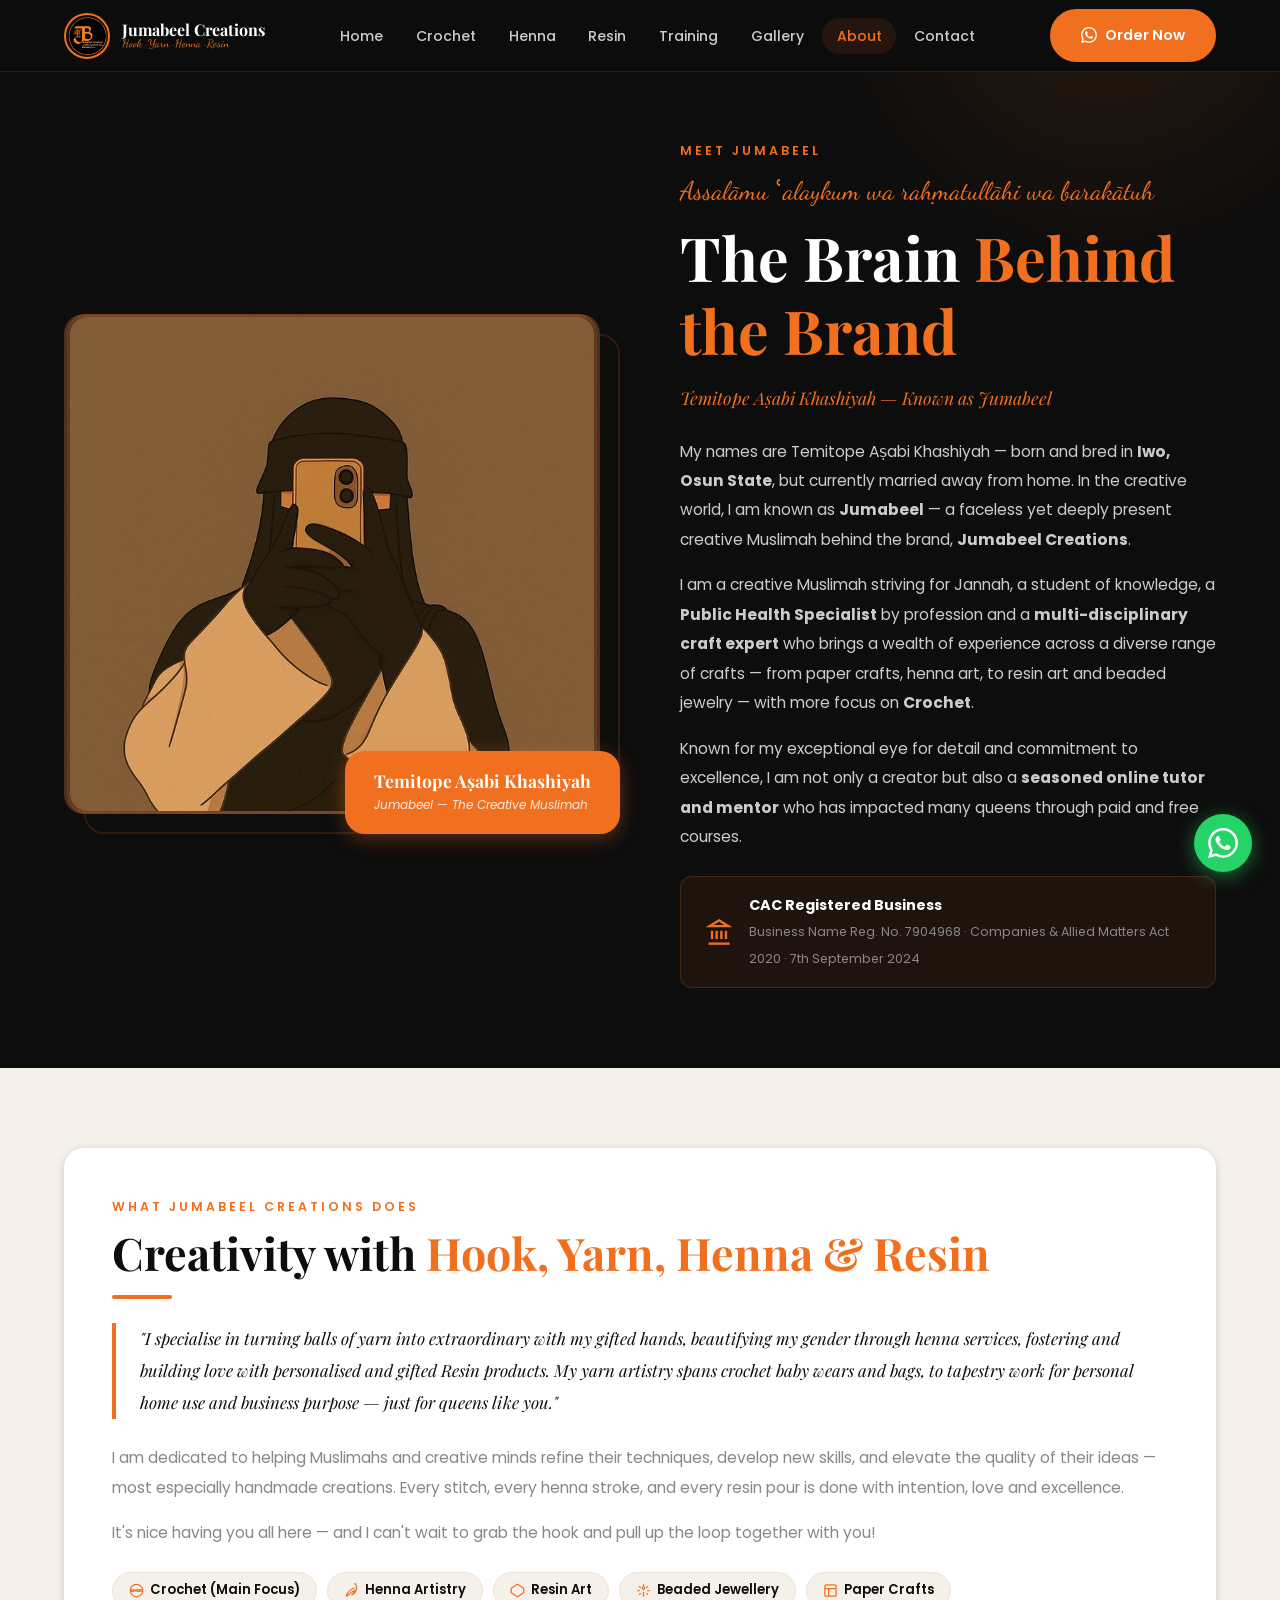
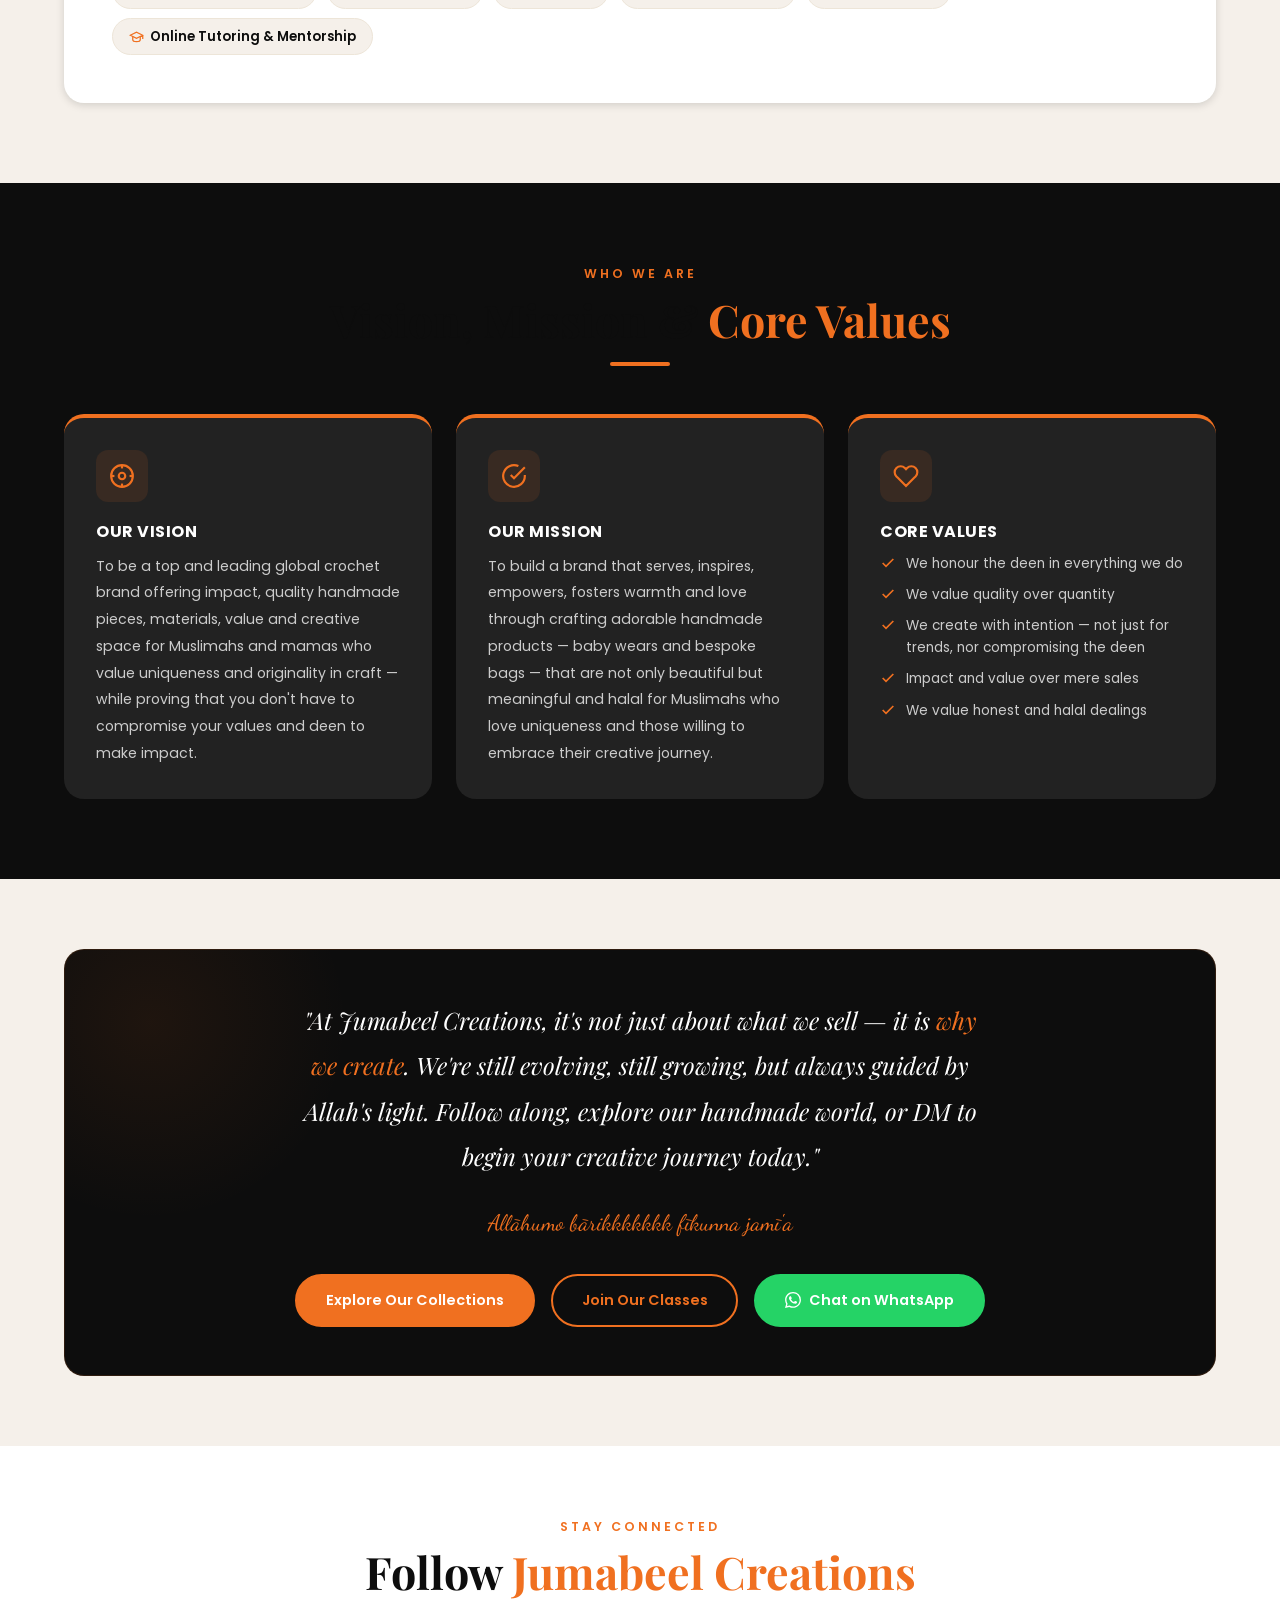
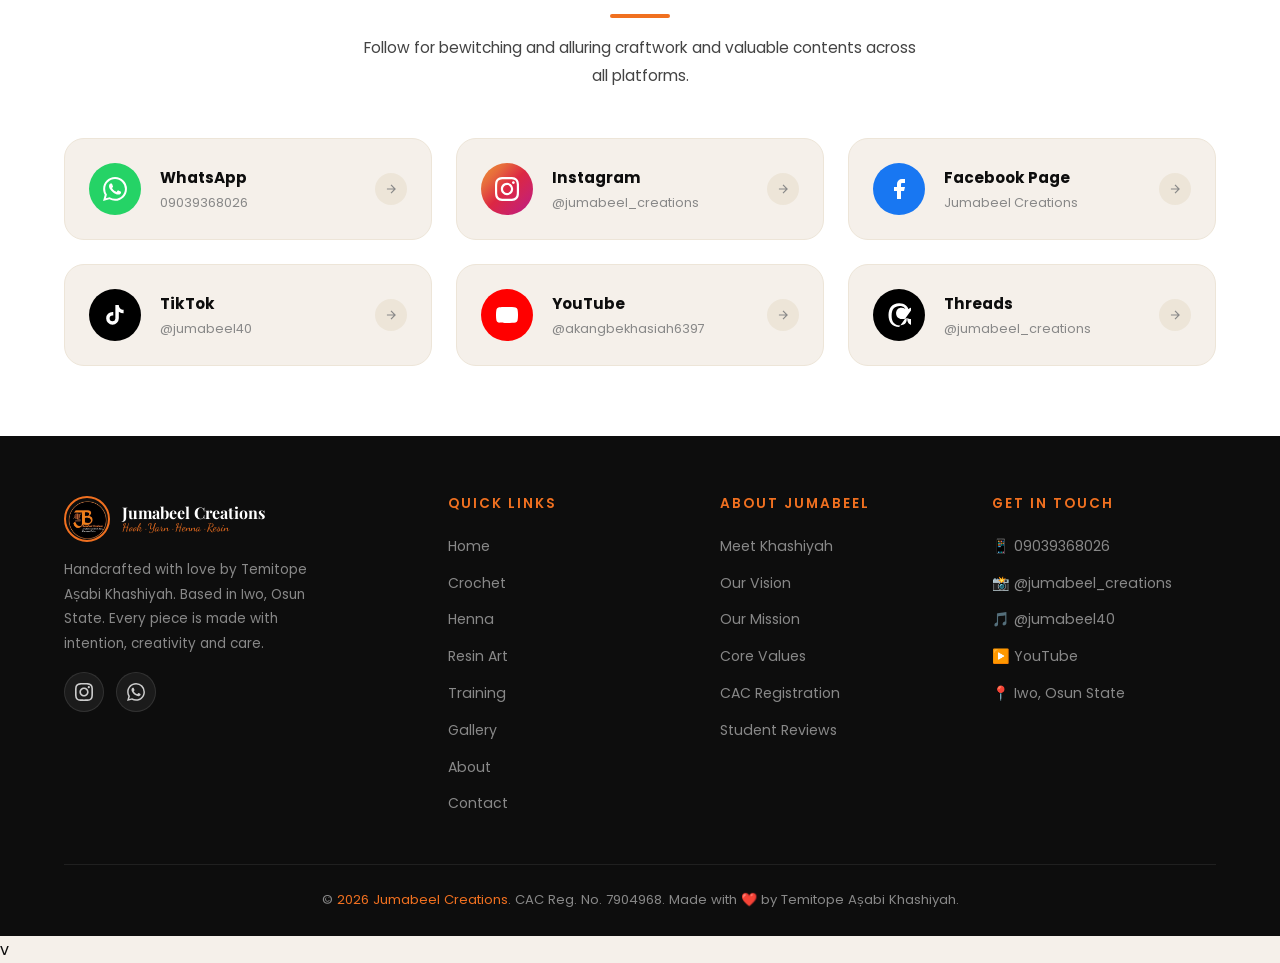
==== commit fd564982: "add new features" ====
--- a/about.html
+++ b/about.html
@@ -62,13 +62,8 @@
 
       <!-- Photo Side -->
       <div class="about-hero-visual" data-reveal>
-        <!--
-          Replace placeholder with your photo:
-          <img src="assets/images/about/khashiah.jpg" alt="Temitope Aṣabi Khashiyah — Jumabeel Creations" class="about-hero-img" />
-        -->
         <div class="about-hero-img-placeholder">
-          <svg width="100" height="100" viewBox="0 0 24 24" fill="none" stroke="currentColor" stroke-width="1"><circle cx="12" cy="8" r="5"/><path d="M3 21a9 9 0 0118 0"/></svg>
-          <p>Add your photo here<br/><code>assets/images/about/khashiah.jpg</code></p>
+           <img src="assets/images/about/khashiah.jpg" alt="Temitope Aṣabi Khashiyah — Jumabeel Creations" class="about-hero-img" />
         </div>
         <div class="about-name-card">
           <span class="card-name">Temitope Aṣabi Khashiyah</span>
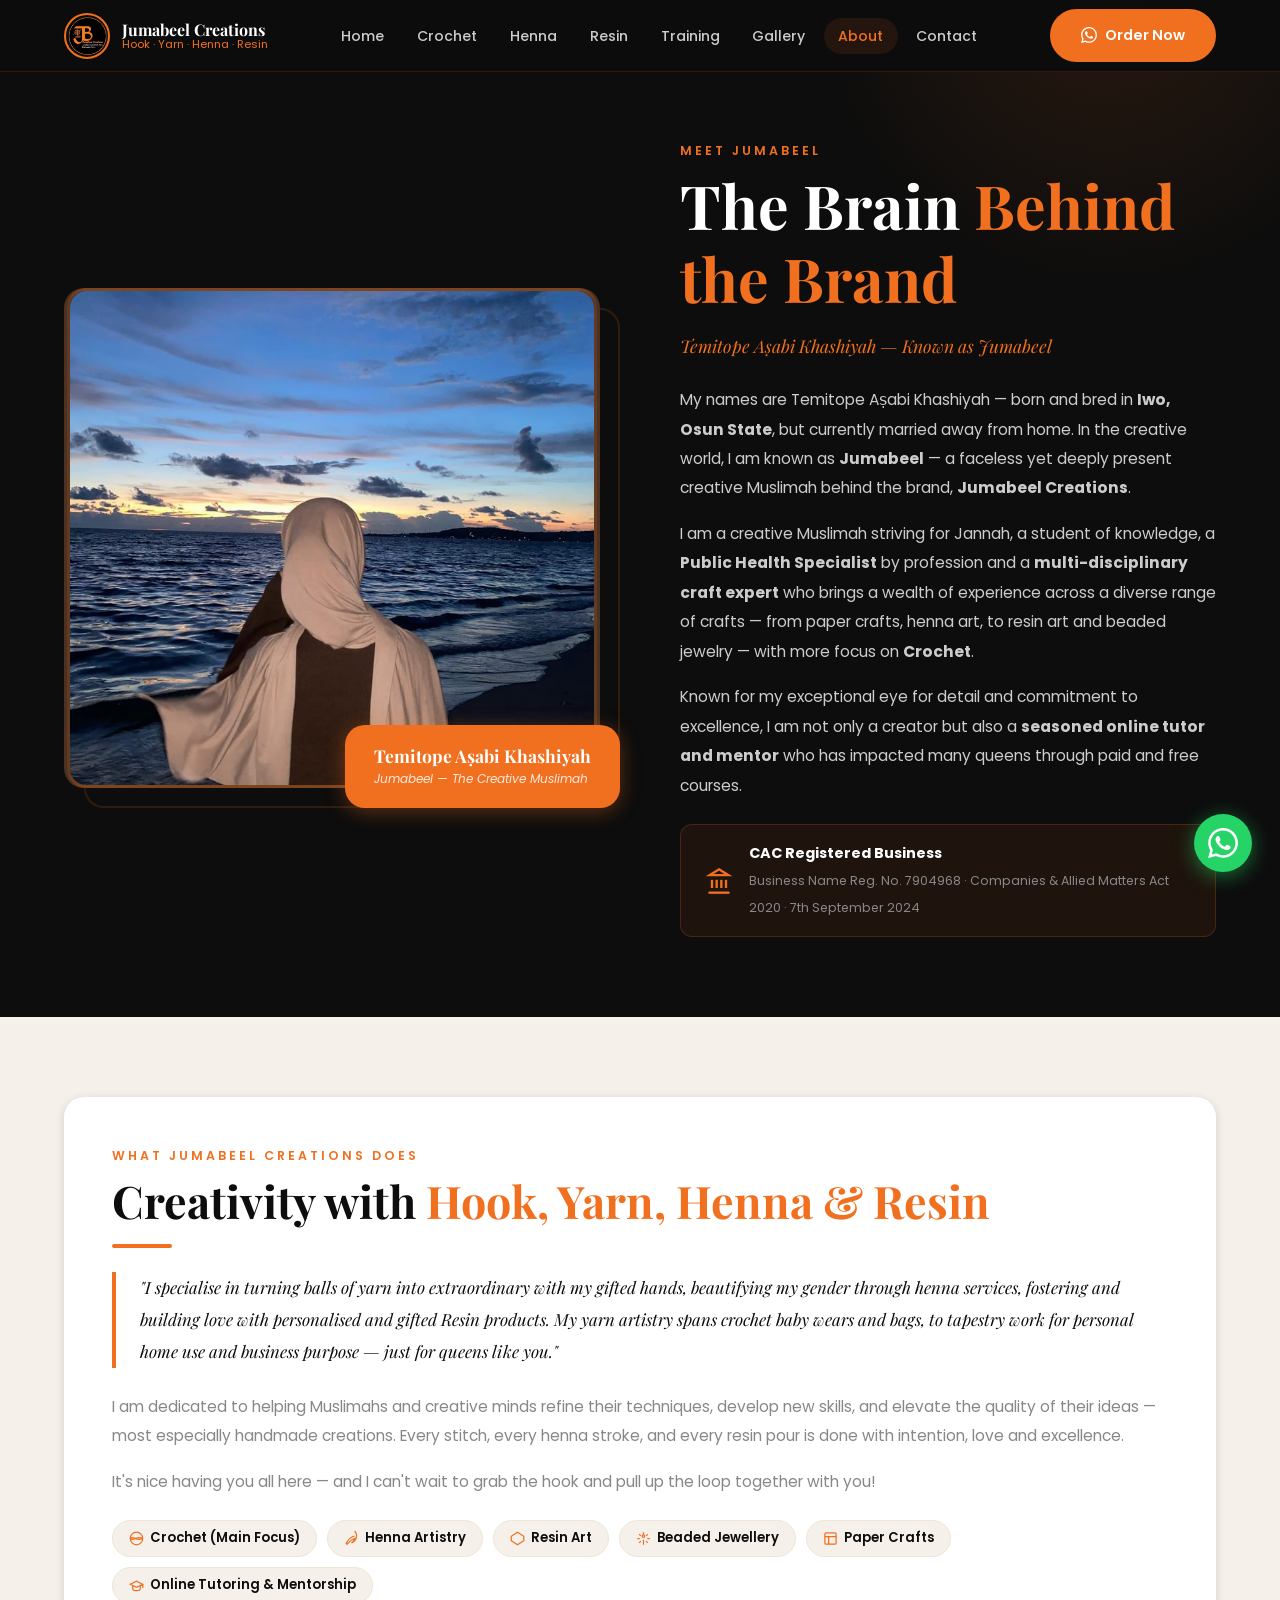
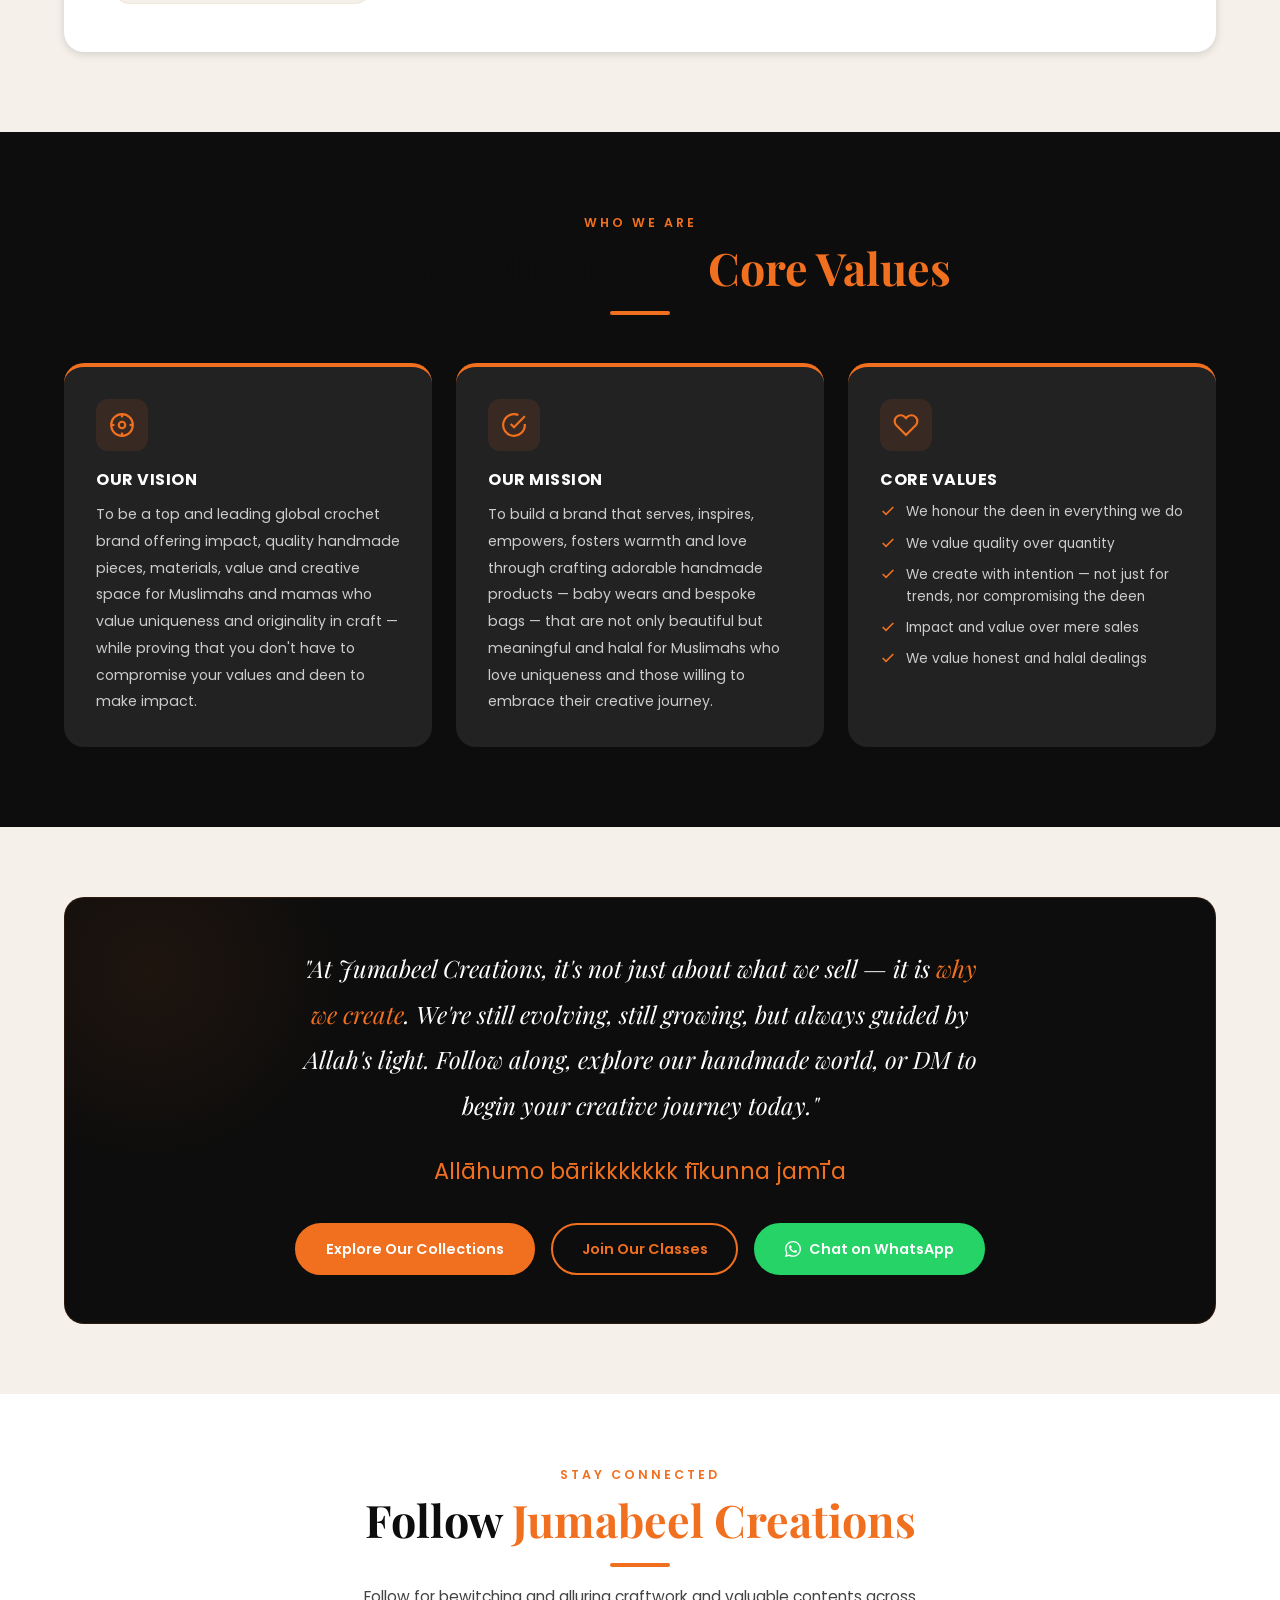
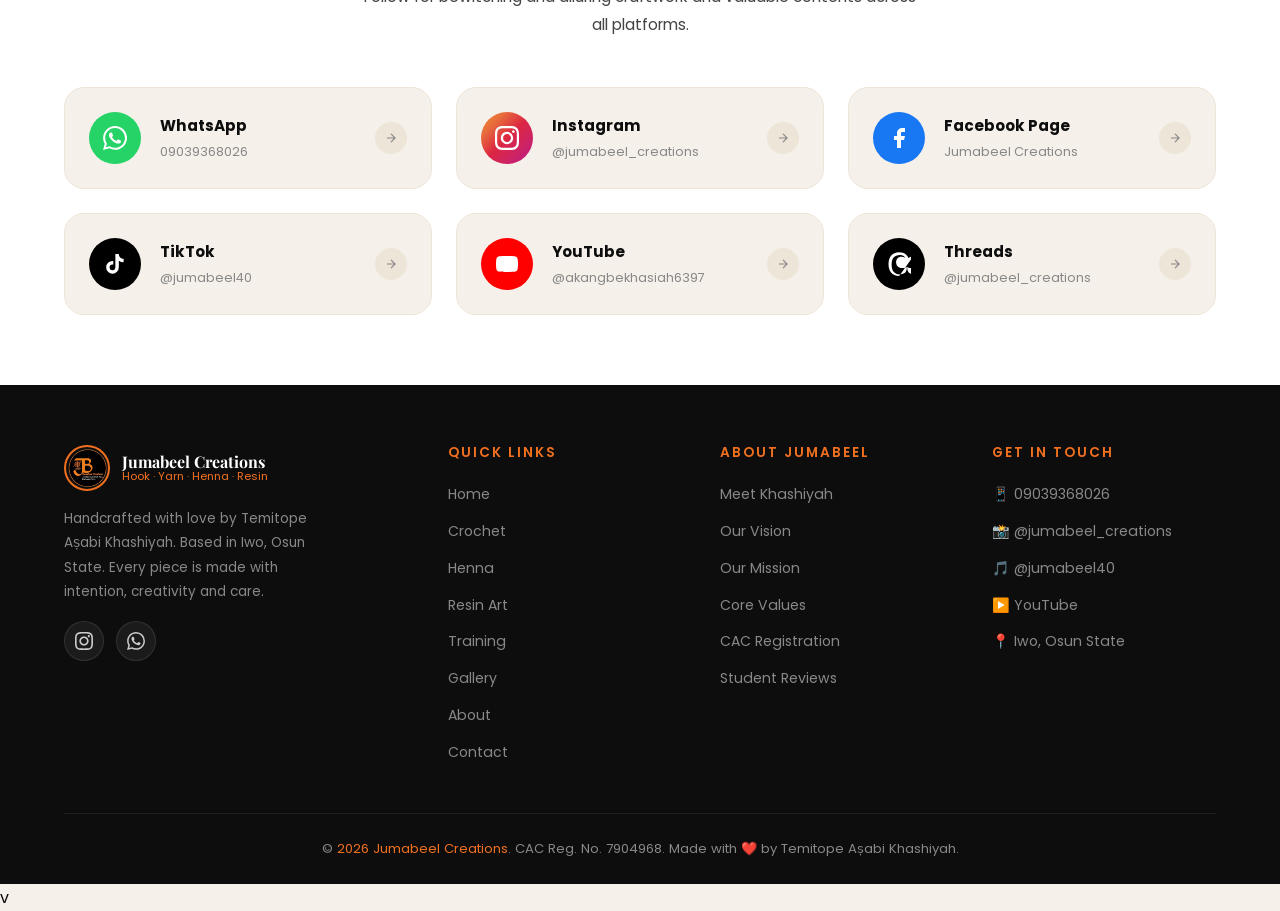
==== commit 5ddf5886: "Add new features" ====
--- a/about.html
+++ b/about.html
@@ -74,7 +74,6 @@
       <!-- Text Side -->
       <div class="about-hero-content" data-reveal>
         <span class="section-label">Meet Jumabeel</span>
-        <span class="greeting">Assalāmu ʿalaykum wa raḥmatullāhi wa barakātuh</span>
         <h1>The Brain <span>Behind the Brand</span></h1>
         <span class="full-name">Temitope Aṣabi Khashiyah — Known as Jumabeel</span>
 
--- a/css/style.css
+++ b/css/style.css
@@ -24,7 +24,7 @@
 
   --font-heading:  'Playfair Display', Georgia, serif;
   --font-body:     'Poppins', sans-serif;
-  --font-accent:   'Dancing Script', cursive;
+  --font-accent:   'Poppins', sans-serif;
 
   --radius:        12px;
   --radius-lg:     20px;
@@ -110,6 +110,7 @@
   width: 90%;
   max-width: 1200px;
   margin: 0 auto;
+  flex-wrap:wrap;
 }
 
 .section {
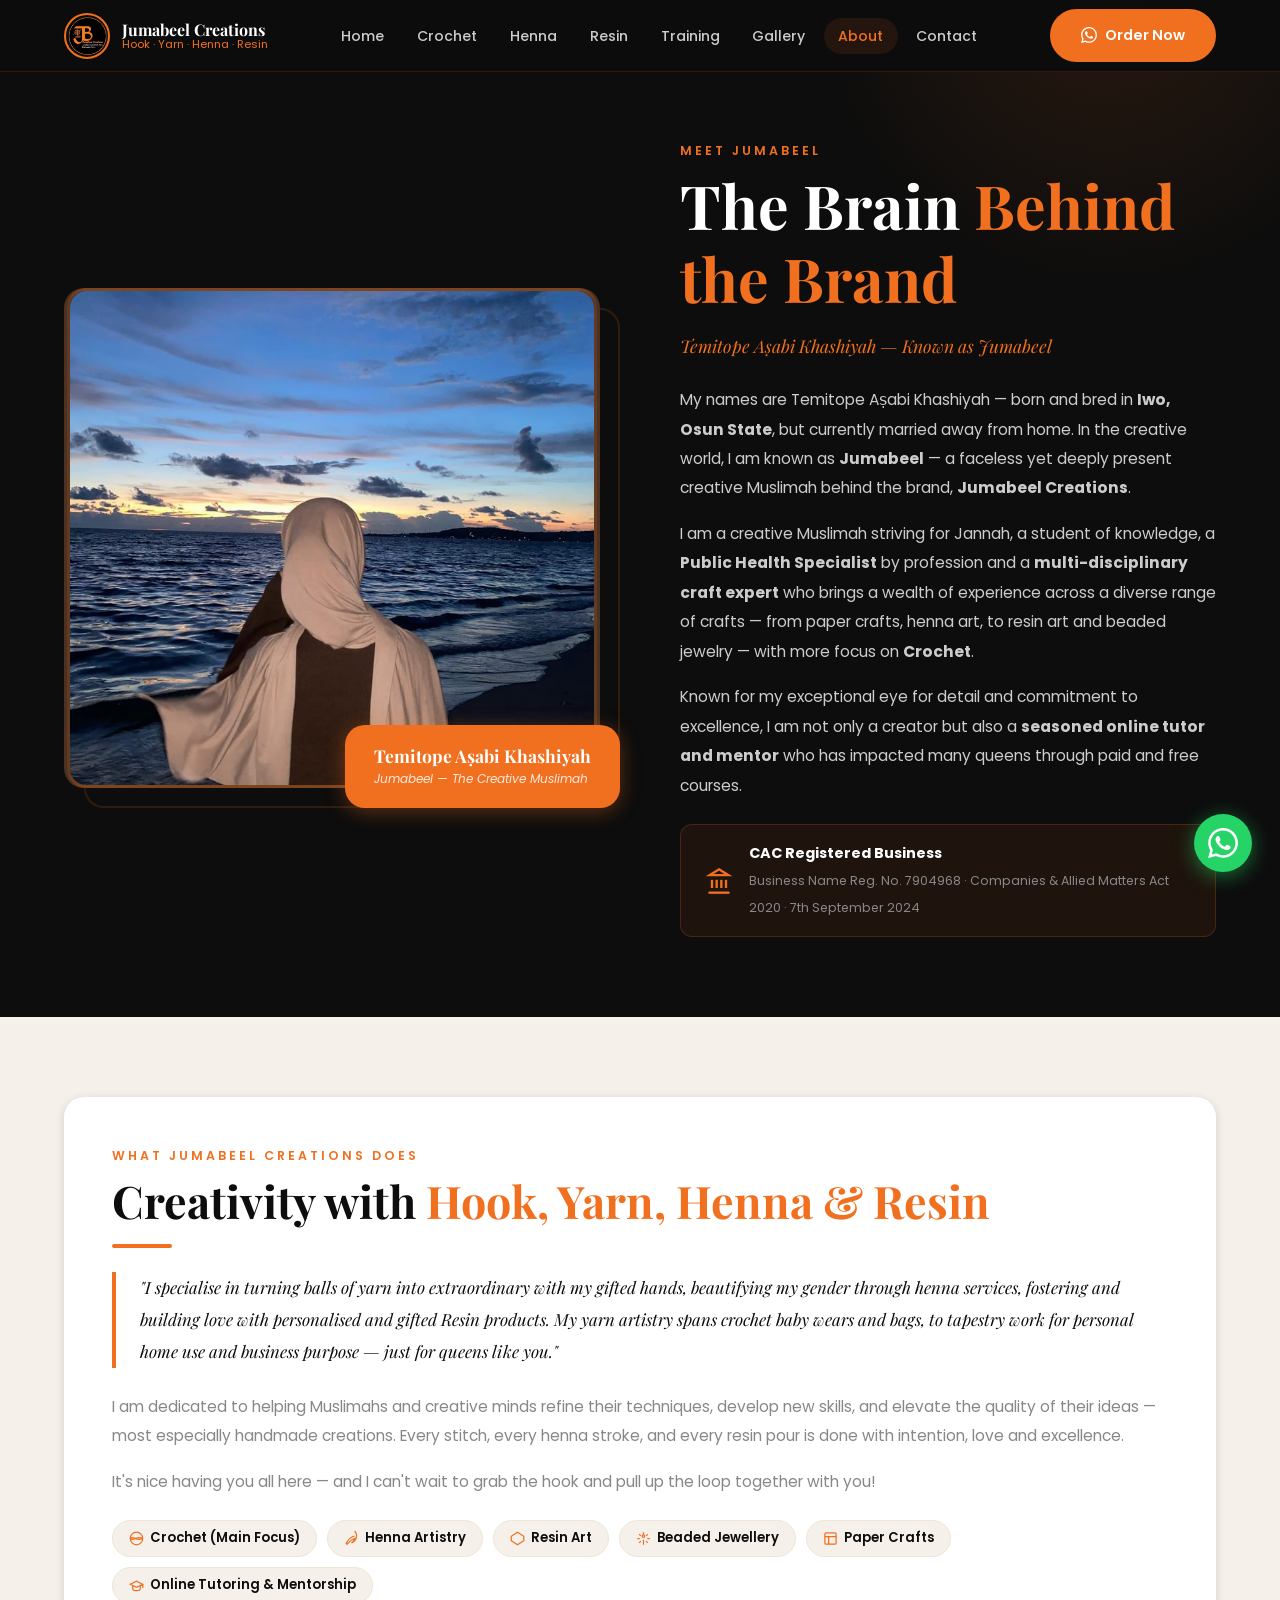
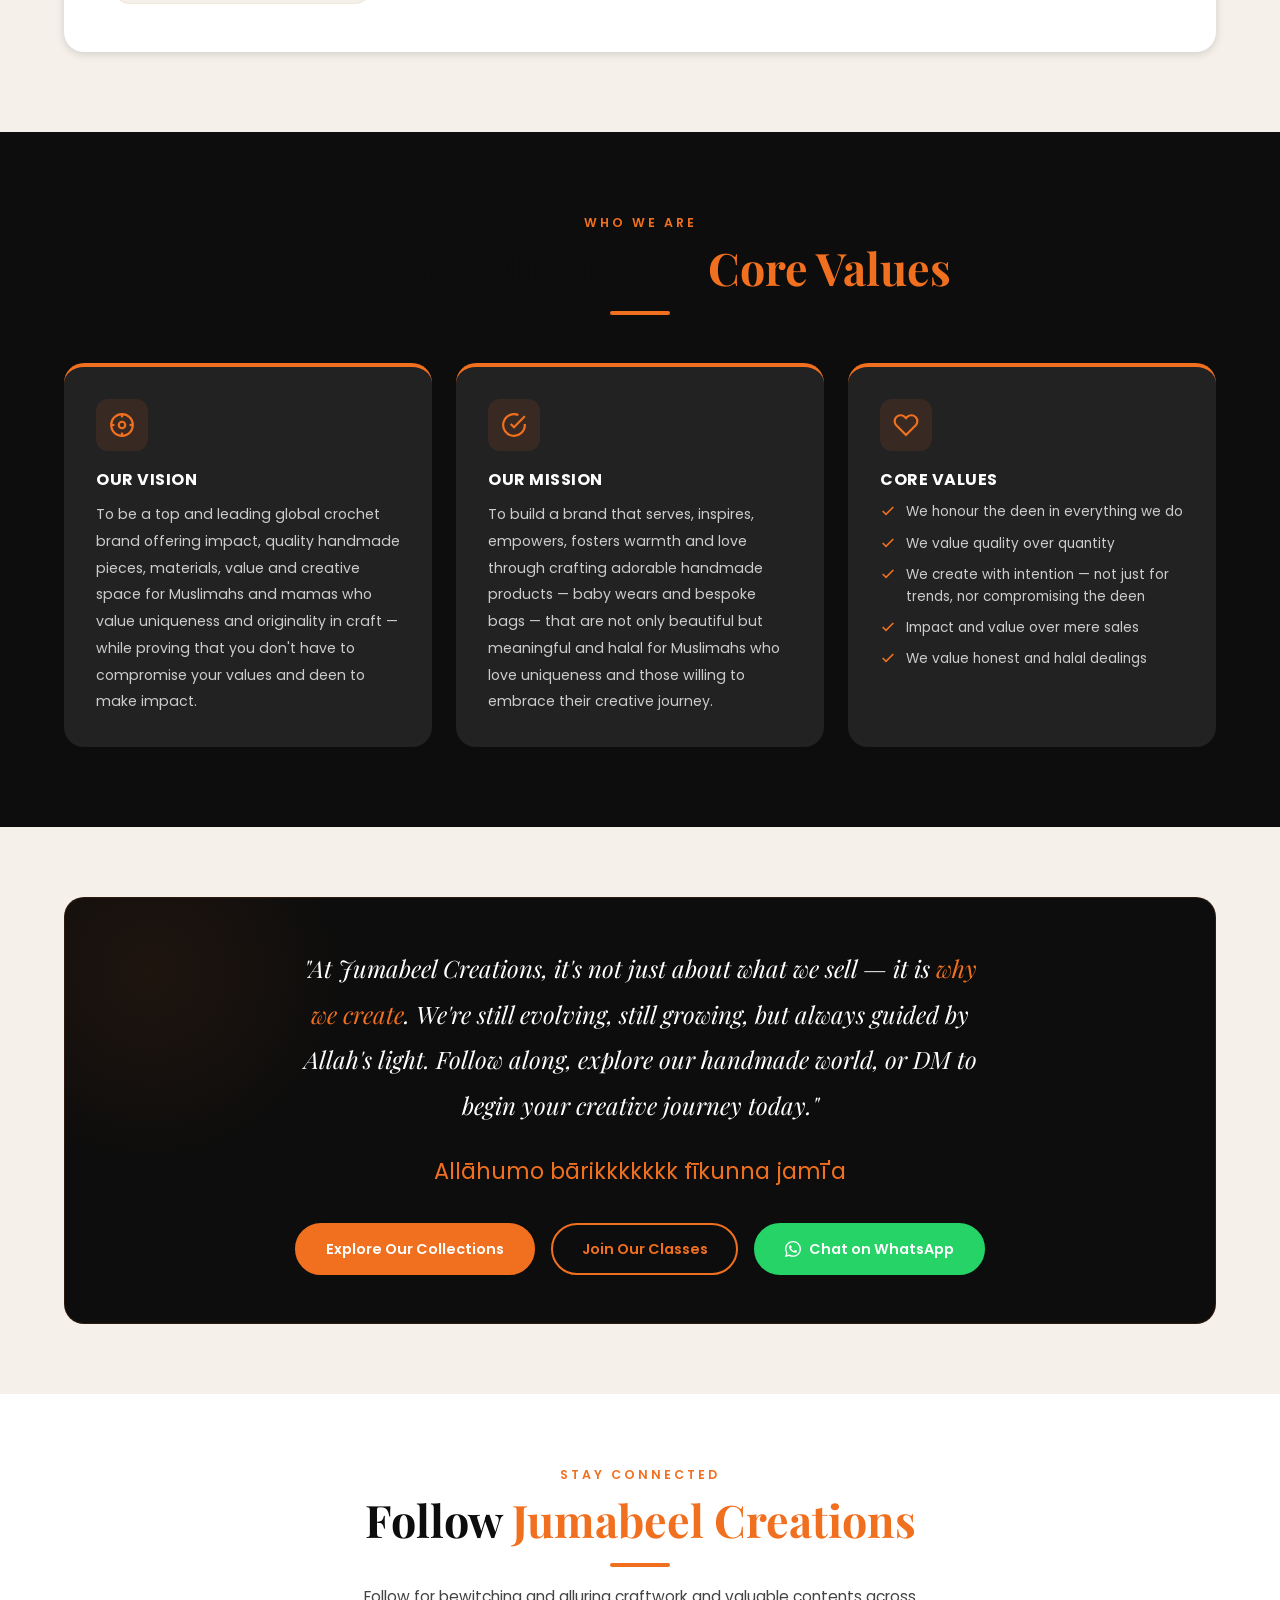
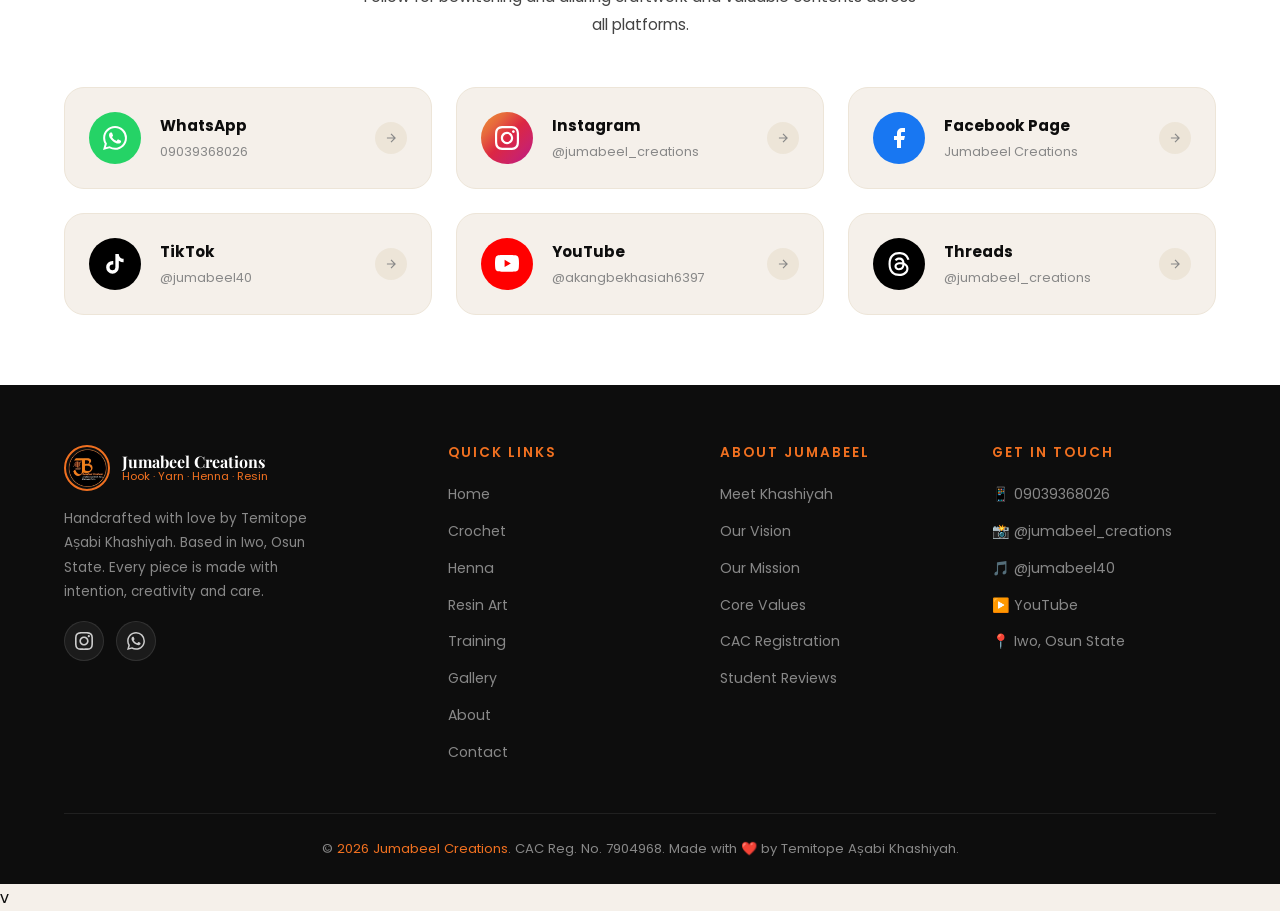
==== commit b35fb780: "add new features" ====
--- a/about.html
+++ b/about.html
@@ -287,7 +287,7 @@
         <!-- YouTube -->
         <a href="https://youtube.com/@akangbekhasiah6397" target="_blank" class="social-card" data-reveal>
           <div class="social-card-icon yt">
-            <svg viewBox="0 0 24 24"><path d="M22.54 6.42a2.78 2.78 0 00-1.95-1.96C18.88 4 12 4 12 4s-6.88 0-8.59.46a2.78 2.78 0 00-1.95 1.96A29 29 0 001 12a29 29 0 00.46 5.58A2.78 2.78 0 003.41 19.6C5.12 20 12 20 12 20s6.88 0 8.59-.46a2.78 2.78 0 001.95-1.95A29 29 0 0023 12a29 29 0 00-.46-5.58z"/><polygon points="9.75 15.02 15.5 12 9.75 8.98 9.75 15.02" fill="white" stroke="none"/></svg>
+            <svg viewBox="0 0 16 16"><path d="M8.051 1.999h.089c.822.003 4.987.033 6.11.335a2.01 2.01 0 0 1 1.415 1.42c.101.38.172.883.22 1.402l.01.104.022.26.008.104c.065.914.073 1.77.074 1.957v.075c-.001.194-.01 1.108-.082 2.06l-.008.105-.009.104c-.05.572-.124 1.14-.235 1.558a2.01 2.01 0 0 1-1.415 1.42c-1.16.312-5.569.334-6.18.335h-.142c-.309 0-1.587-.006-2.927-.052l-.17-.006-.087-.004-.171-.007-.171-.007c-1.11-.049-2.167-.128-2.654-.26a2.01 2.01 0 0 1-1.415-1.419c-.111-.417-.185-.986-.235-1.558L.09 9.82l-.008-.104A31 31 0 0 1 0 7.68v-.123c.002-.215.01-.958.064-1.778l.007-.103.003-.052.008-.104.022-.26.01-.104c.048-.519.119-1.023.22-1.402a2.01 2.01 0 0 1 1.415-1.42c.487-.13 1.544-.21 2.654-.26l.17-.007.172-.006.086-.003.171-.007A100 100 0 0 1 7.858 2zM6.4 5.209v4.818l4.157-2.408z"/></svg>
           </div>
           <div class="social-card-info">
             <span class="platform">YouTube</span>
@@ -299,7 +299,7 @@
         <!-- Threads -->
         <a href="https://www.threads.net/@jumabeel_creations" target="_blank" class="social-card" data-reveal>
           <div class="social-card-icon th">
-            <svg viewBox="0 0 24 24"><path d="M12.186 24h-.007c-3.581-.024-6.334-1.205-8.184-3.509C2.35 18.44 1.5 15.586 1.5 12.068c0-3.52.85-6.374 2.495-8.423C5.845 1.341 8.598.16 12.18.136h.014c2.746.018 5.026.784 6.775 2.279 1.695 1.448 2.708 3.466 3.013 5.998l-2.838.327c-.217-1.852-.87-3.288-1.94-4.268-1.044-.955-2.528-1.454-4.412-1.484-2.703.018-4.776.893-6.16 2.6-1.337 1.65-2.015 4.04-2.015 7.1 0 3.062.678 5.452 2.015 7.102 1.384 1.707 3.457 2.582 6.16 2.6 1.553-.014 2.88-.284 3.943-.803.978-.476 1.73-1.174 2.236-2.076.588-1.04.886-2.383.886-3.993 0-.183-.005-.363-.014-.539-.302.16-.618.305-.948.429-1.11.42-2.276.633-3.466.633-.058 0-.116-.001-.173-.003-2.54-.07-4.482-1.095-5.469-2.885-.57-1.04-.799-2.281-.679-3.688.11-1.295.59-2.387 1.43-3.245.936-.957 2.286-1.476 3.9-1.5.04 0 .079-.001.118-.001 1.302 0 2.467.31 3.462.921.832.516 1.502 1.262 1.987 2.218l.01.018.01-.018.01.018-.01-.018c.485-.956 1.155-1.702 1.987-2.218.995-.611 2.16-.921 3.462-.921.039 0 .078.001.118.001 1.614.024 2.964.543 3.9 1.5.84.858 1.32 1.95 1.43 3.245.12 1.407-.109 2.648-.679 3.688-.987 1.79-2.929 2.815-5.469 2.885-.057.002-.115.003-.173.003-1.19 0-2.356-.213-3.466-.633-.33-.124-.646-.269-.948-.429-.009.176-.014.356-.014.539 0 1.61.298 2.953.886 3.993.506.902 1.258 1.6 2.236 2.076 1.063.519 2.39.789 3.943.803 2.703-.018 4.776-.893 6.16-2.6 1.337-1.65 2.015-4.04 2.015-7.102 0-3.062-.678-5.452-2.015-7.1-1.384-1.707-3.457-2.582-6.16-2.6z" fill="white"/></svg>
+            <svg viewBox="0 0 16 16"><path d="M6.321 6.016c-.27-.18-1.166-.802-1.166-.802.756-1.081 1.753-1.502 3.132-1.502.975 0 1.803.327 2.394.948s.928 1.509 1.005 2.644q.492.207.905.484c1.109.745 1.719 1.86 1.719 3.137 0 2.716-2.226 5.075-6.256 5.075C4.594 16 1 13.987 1 7.994 1 2.034 4.482 0 8.044 0 9.69 0 13.55.243 15 5.036l-1.36.353C12.516 1.974 10.163 1.43 8.006 1.43c-3.565 0-5.582 2.171-5.582 6.79 0 4.143 2.254 6.343 5.63 6.343 2.777 0 4.847-1.443 4.847-3.556 0-1.438-1.208-2.127-1.27-2.127-.236 1.234-.868 3.31-3.644 3.31-1.618 0-3.013-1.118-3.013-2.582 0-2.09 1.984-2.847 3.55-2.847.586 0 1.294.04 1.663.114 0-.637-.54-1.728-1.9-1.728-1.25 0-1.566.405-1.967.868ZM8.716 8.19c-2.04 0-2.304.87-2.304 1.416 0 .878 1.043 1.168 1.6 1.168 1.02 0 2.067-.282 2.232-2.423a6.2 6.2 0 0 0-1.528-.161"/></svg>
           </div>
           <div class="social-card-info">
             <span class="platform">Threads</span>
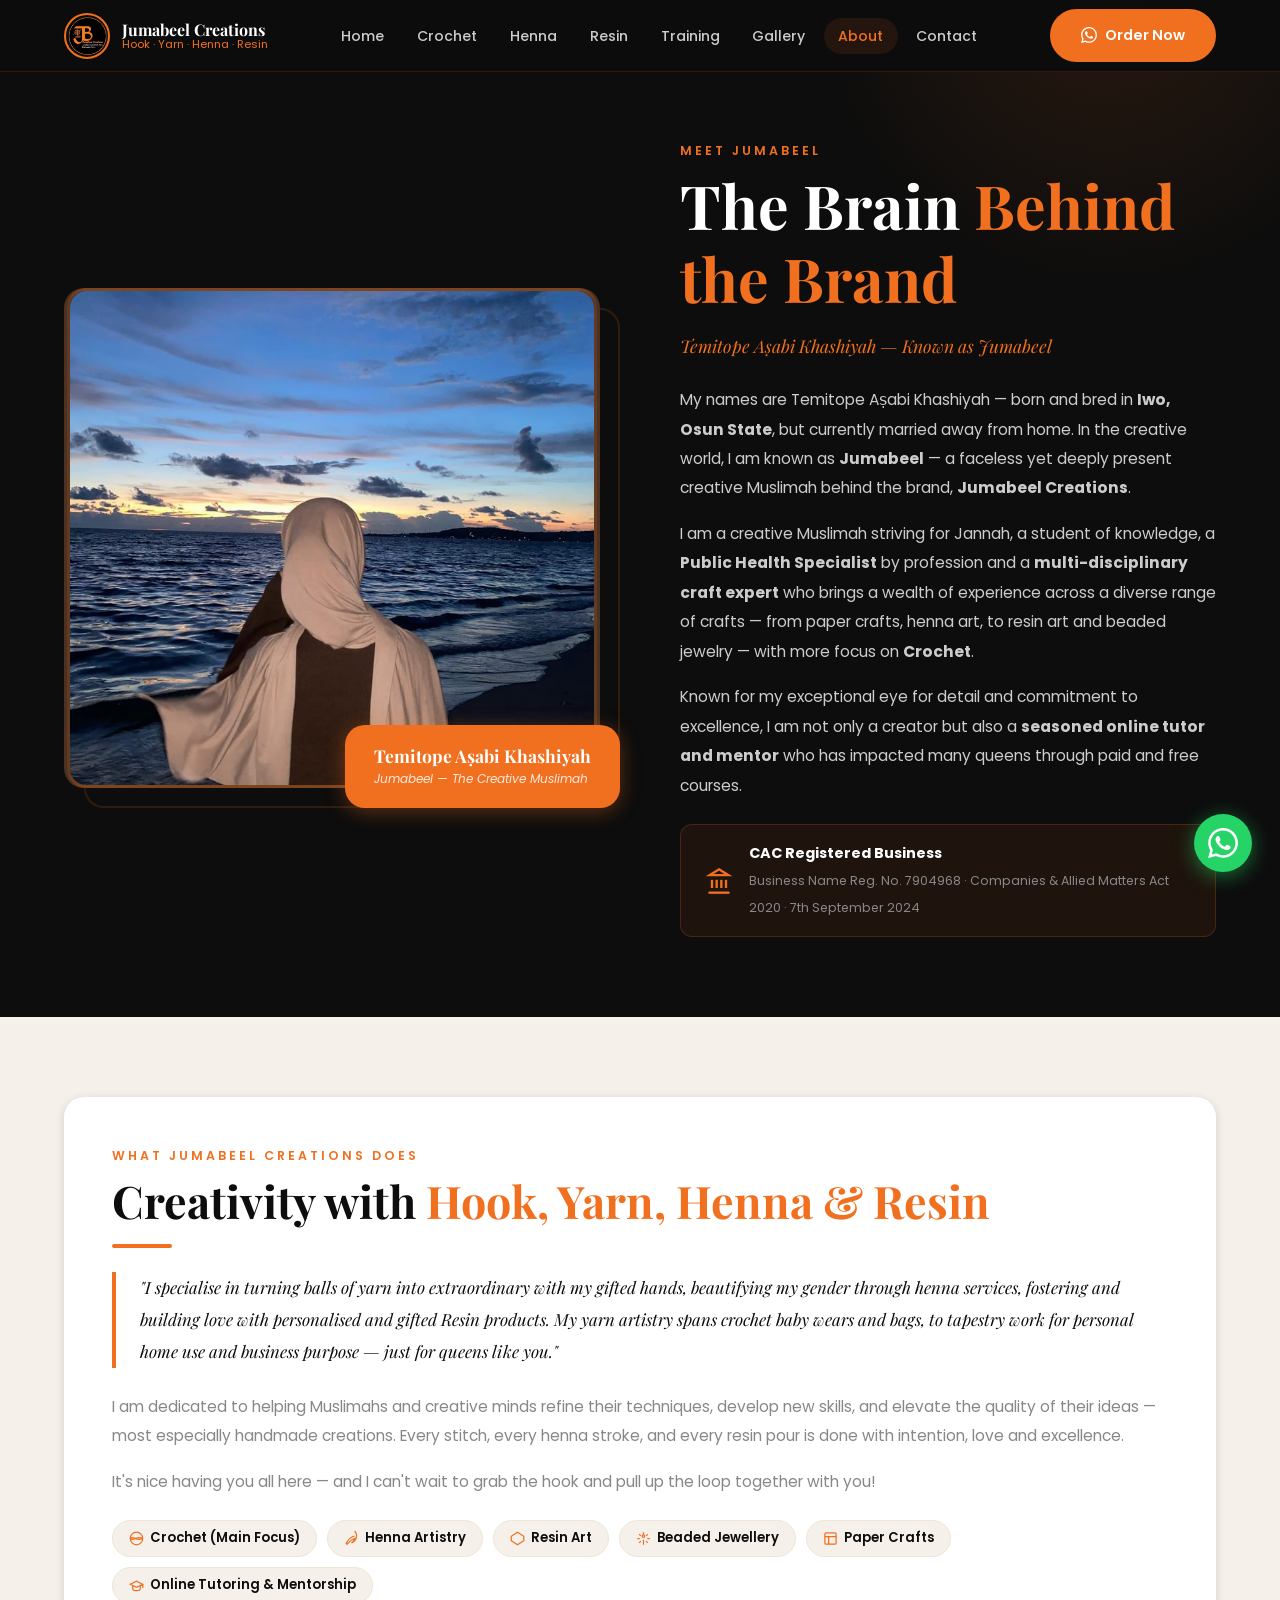
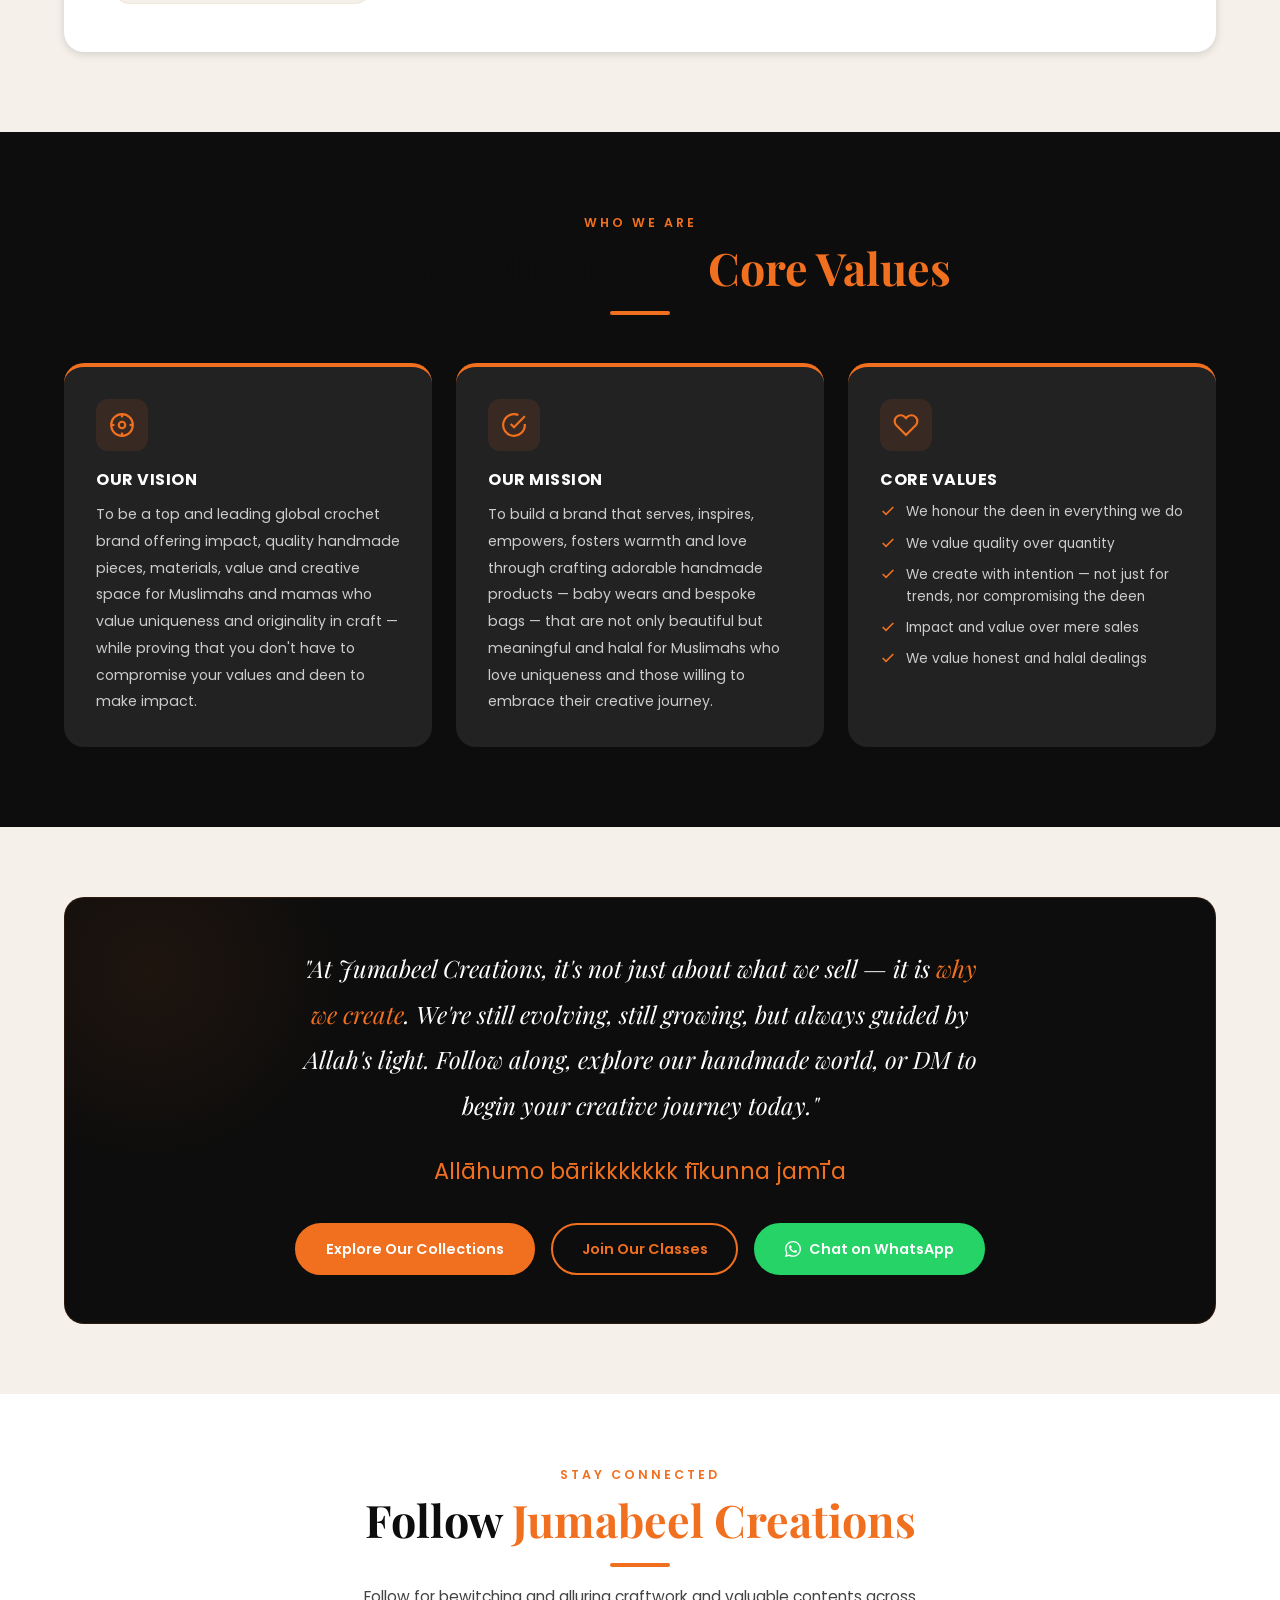
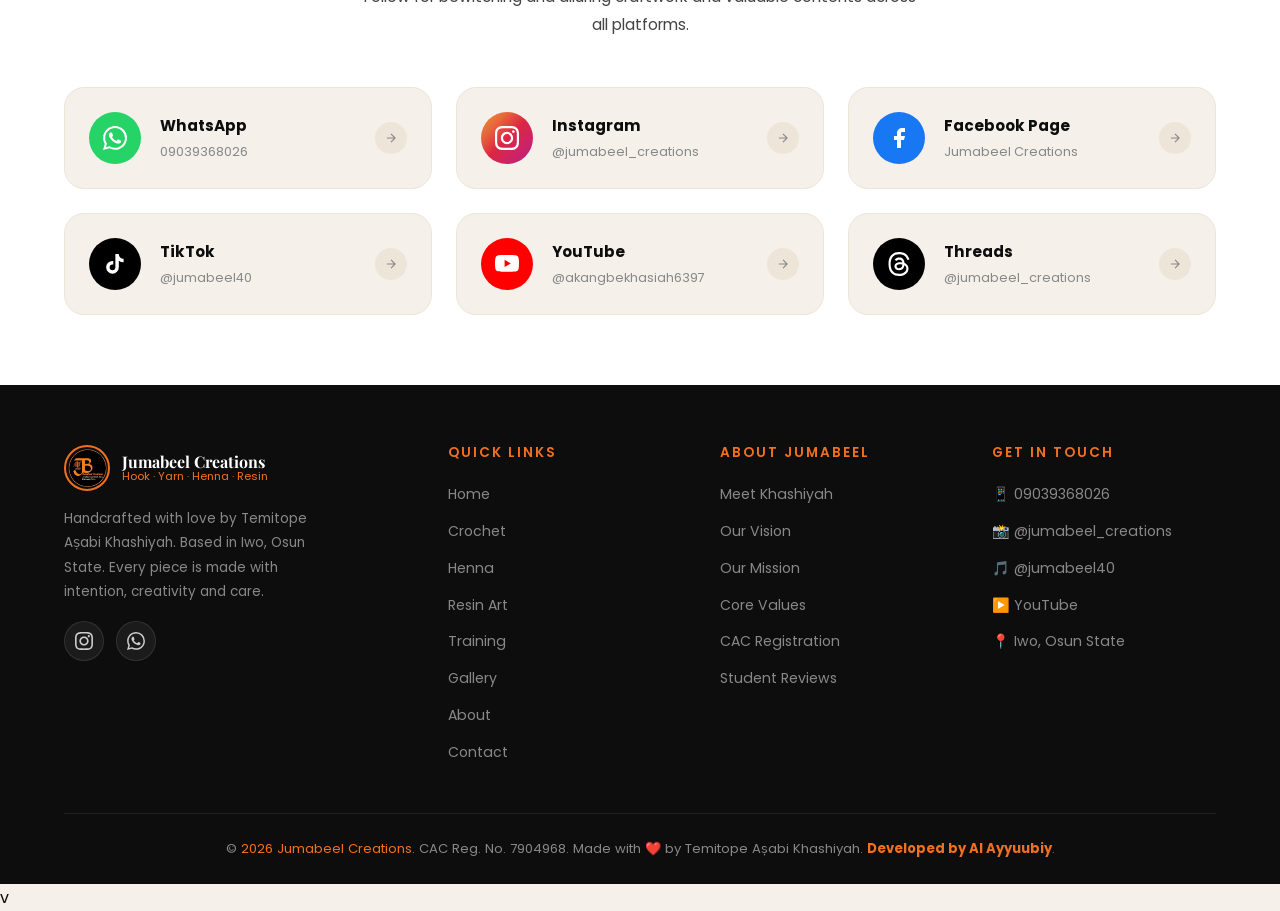
==== commit cd5163f1: "Add new features" ====
--- a/about.html
+++ b/about.html
@@ -370,7 +370,7 @@
         </div>
       </div>
       <div class="footer-bottom">
-        &copy; <span class="footer-year"></span> <span>Jumabeel Creations</span>. CAC Reg. No. 7904968. Made with ❤️ by Temitope Aṣabi Khashiyah.
+        &copy; <span class="footer-year"></span> <span>Jumabeel Creations</span>. CAC Reg. No. 7904968. Made with ❤️ by Temitope Aṣabi Khashiyah. <span><b>Developed by Al Ayyuubiy</b></span>.
       </div>
     </div>
   </footer>
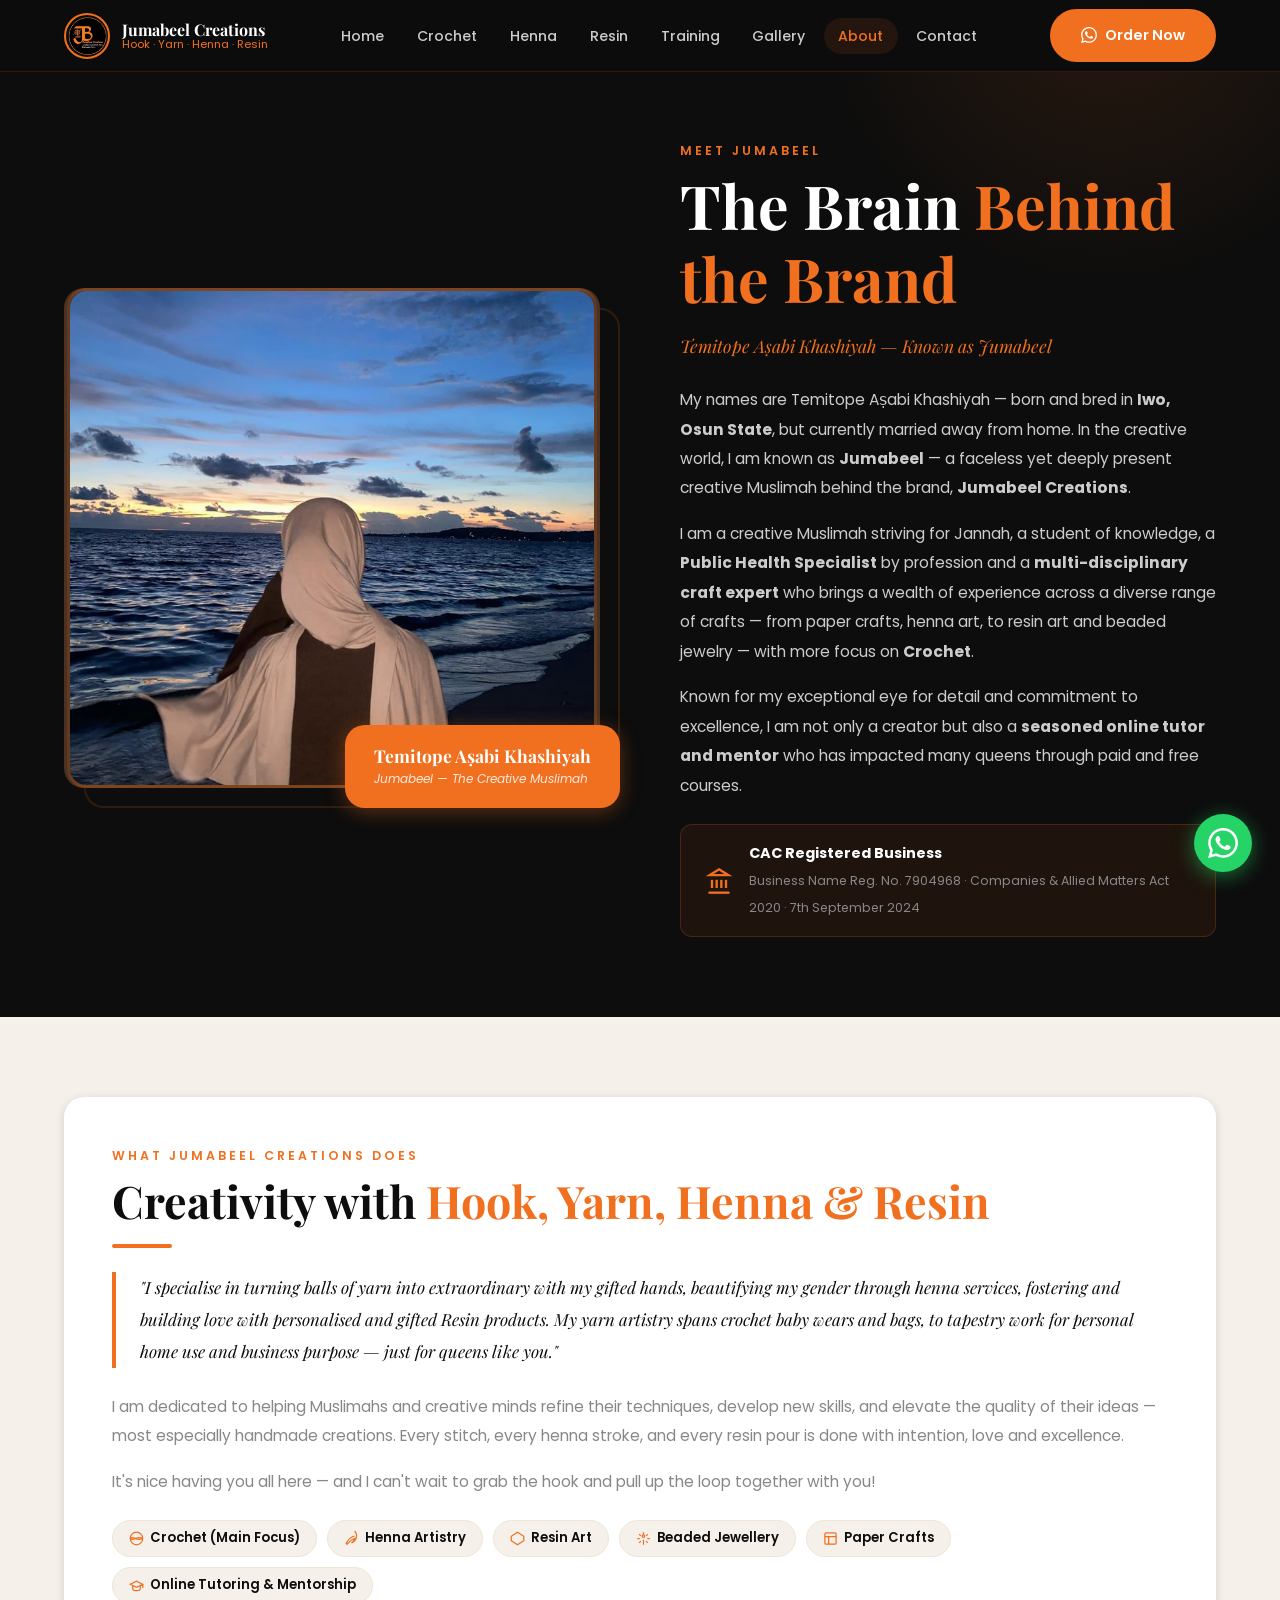
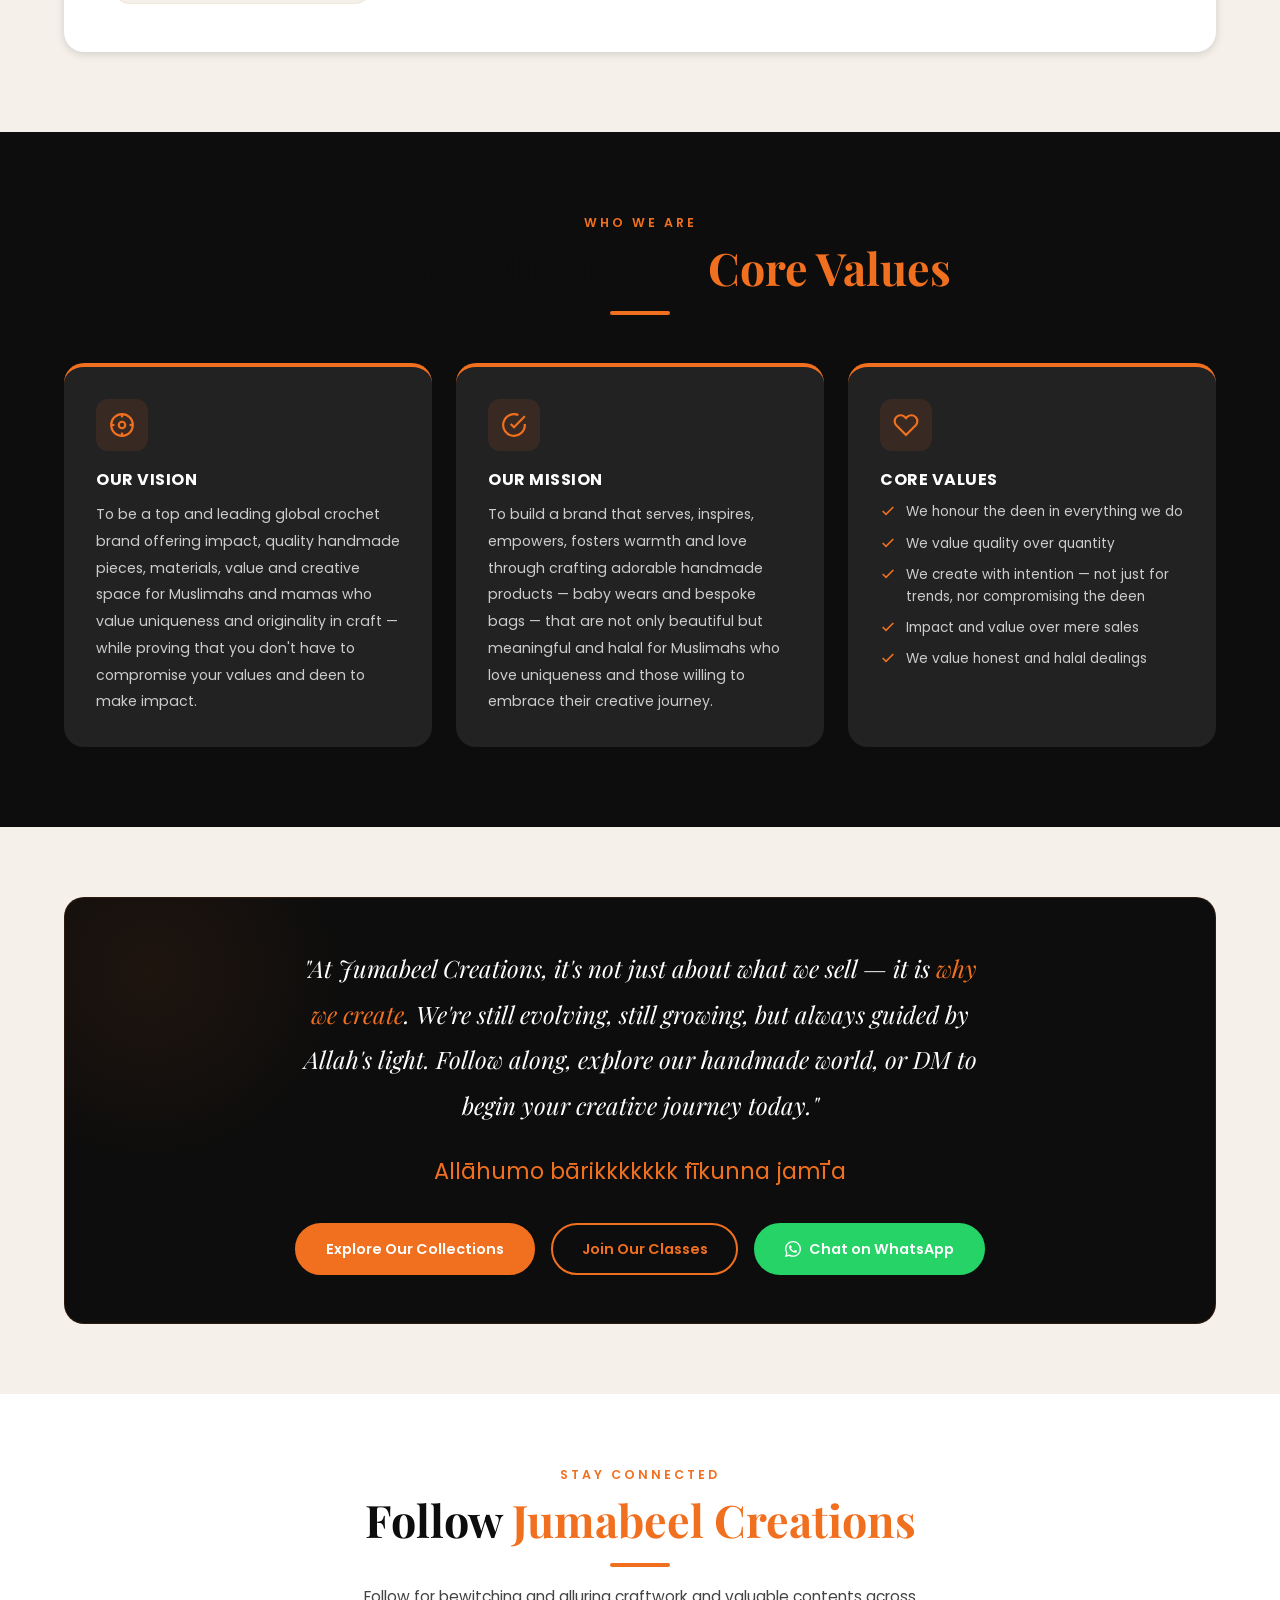
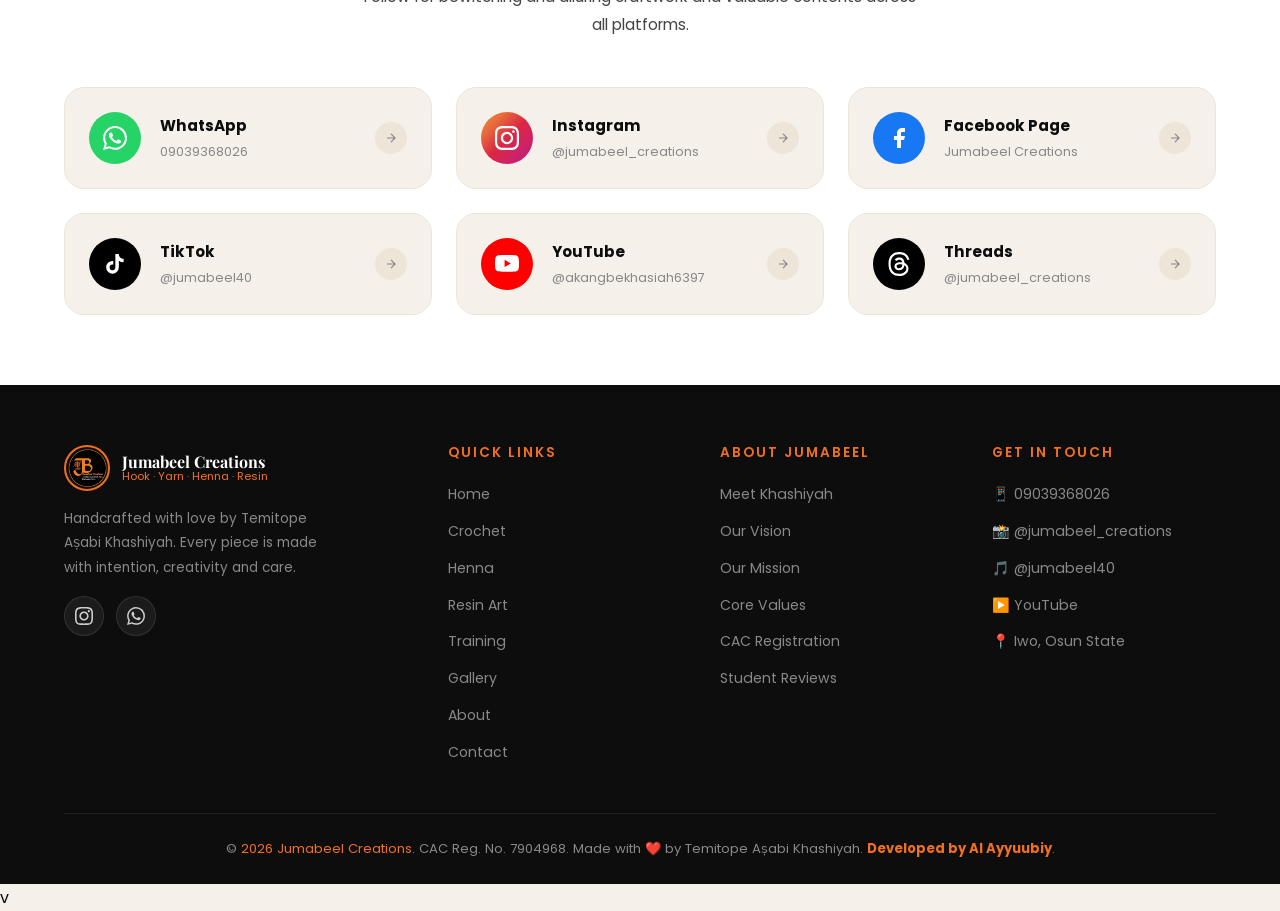
==== commit ba37533c: "Add new feature" ====
--- a/about.html
+++ b/about.html
@@ -3,7 +3,7 @@
 <head>
   <meta charset="UTF-8" />
   <meta name="viewport" content="width=device-width, initial-scale=1.0" />
-  <meta name="description" content="Meet Jumabeel — Temitope Aṣabi Khashiyah, the creative Muslimah behind Jumabeel Creations. Crochet expert, henna artist, resin creator and online tutor based in Iwo, Osun State." />
+  <meta name="description" content="Meet Jumabeel — Temitope Aṣabi Khashiyah, the creative Muslimah behind Jumabeel Creations. Crochet expert, henna artist, resin creator and online tutor." />
   <title>About | Jumabeel Creations</title>
   <link rel="icon" type="image/png" href="assets/images/logo/logo.png" />
   <link rel="preconnect" href="https://fonts.googleapis.com" />
@@ -324,7 +324,7 @@
               <span class="brand-tagline">Hook · Yarn · Henna · Resin</span>
             </div>
           </a>
-          <p>Handcrafted with love by Temitope Aṣabi Khashiyah. Based in Iwo, Osun State. Every piece is made with intention, creativity and care.</p>
+          <p>Handcrafted with love by Temitope Aṣabi Khashiyah. Every piece is made with intention, creativity and care.</p>
           <div class="footer-social" style="margin-top:1rem;">
             <a href="https://instagram.com/jumabeel_creations" class="social-icon" target="_blank" title="Instagram">
               <svg width="18" height="18" viewBox="0 0 24 24" fill="currentColor"><path d="M12 2.163c3.204 0 3.584.012 4.85.07 3.252.148 4.771 1.691 4.919 4.919.058 1.265.069 1.645.069 4.849 0 3.205-.012 3.584-.069 4.849-.149 3.225-1.664 4.771-4.919 4.919-1.266.058-1.644.07-4.85.07-3.204 0-3.584-.012-4.849-.07-3.26-.149-4.771-1.699-4.919-4.92-.058-1.265-.07-1.644-.07-4.849 0-3.204.013-3.583.07-4.849.149-3.227 1.664-4.771 4.919-4.919 1.266-.057 1.645-.069 4.849-.069zm0-2.163c-3.259 0-3.667.014-4.947.072-4.358.2-6.78 2.618-6.98 6.98-.059 1.281-.073 1.689-.073 4.948 0 3.259.014 3.668.072 4.948.2 4.358 2.618 6.78 6.98 6.98 1.281.058 1.689.072 4.948.072 3.259 0 3.668-.014 4.948-.072 4.354-.2 6.782-2.618 6.979-6.98.059-1.28.073-1.689.073-4.948 0-3.259-.014-3.667-.072-4.947-.196-4.354-2.617-6.78-6.979-6.98-1.281-.059-1.69-.073-4.949-.073zm0 5.838c-3.403 0-6.162 2.759-6.162 6.162s2.759 6.163 6.162 6.163 6.162-2.759 6.162-6.163c0-3.403-2.759-6.162-6.162-6.162zm0 10.162c-2.209 0-4-1.79-4-4 0-2.209 1.791-4 4-4s4 1.791 4 4c0 2.21-1.791 4-4 4zm6.406-11.845c-.796 0-1.441.645-1.441 1.44s.645 1.44 1.441 1.44c.795 0 1.439-.645 1.439-1.44s-.644-1.44-1.439-1.44z"/></svg>
